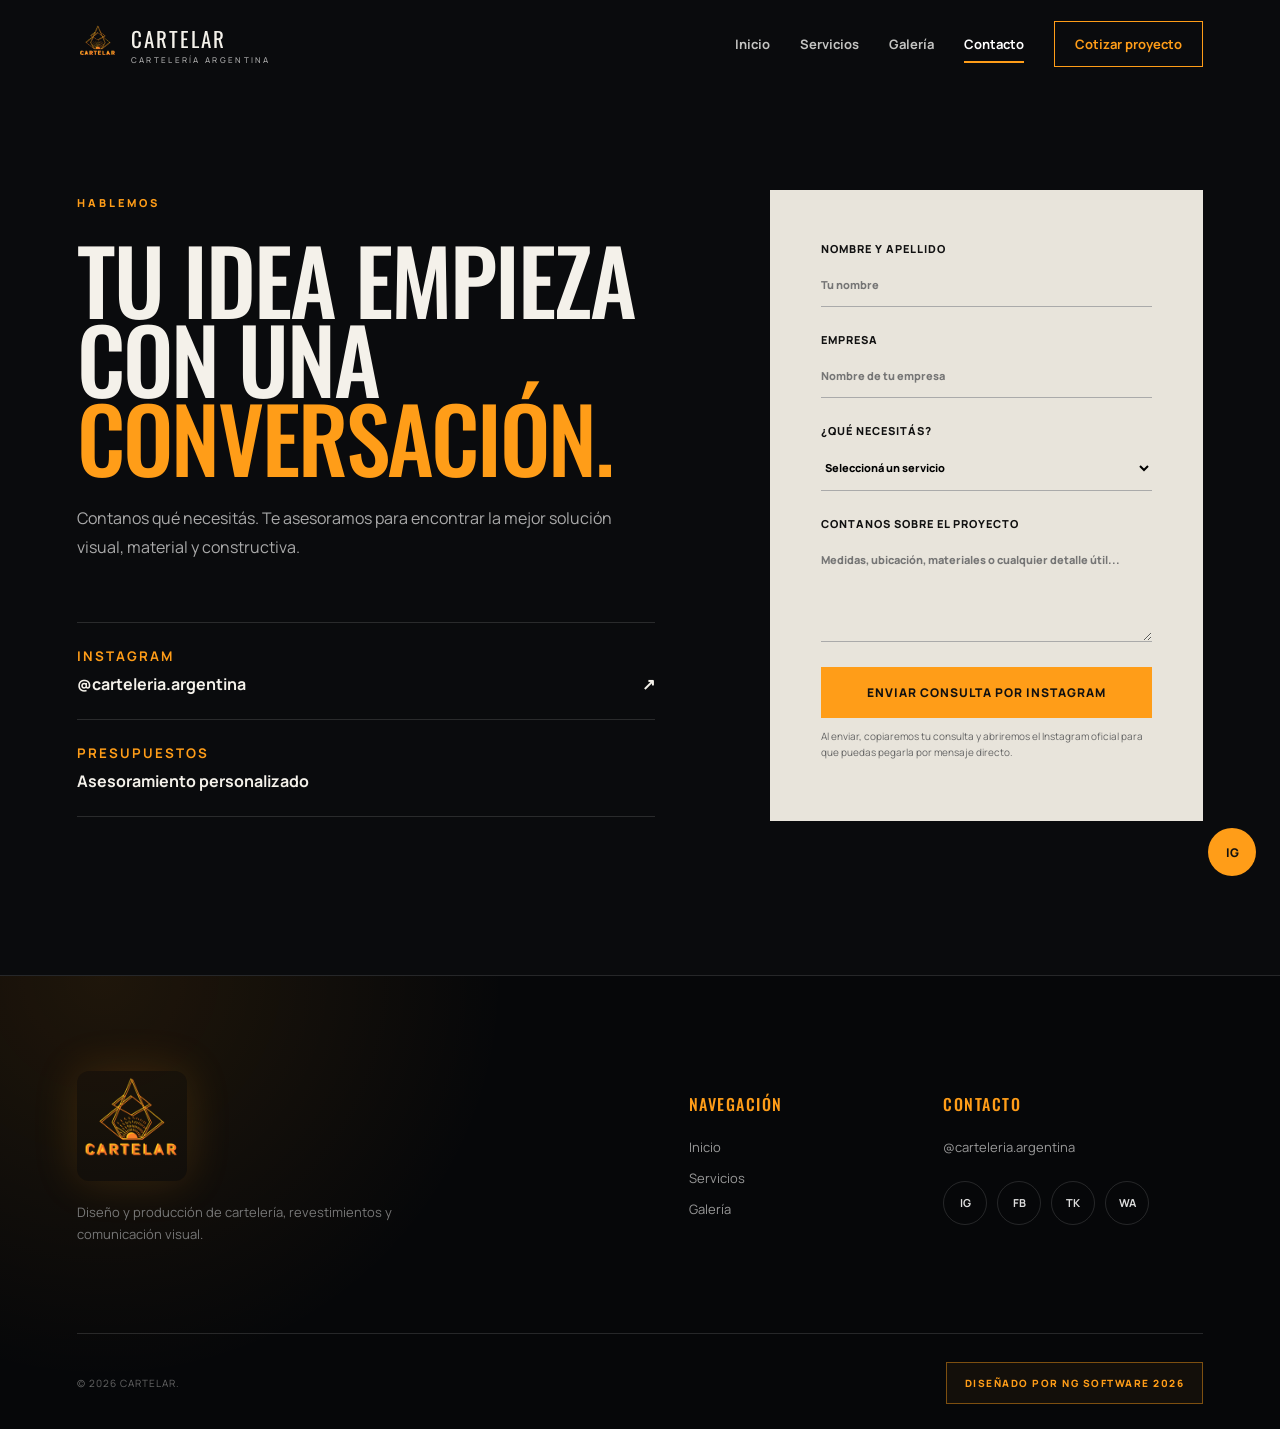
==== contacto.html @ c9a0443d "Add files via upload" ====
<!doctype html><html lang="es"><head><meta charset="UTF-8"><meta name="viewport" content="width=device-width,initial-scale=1"><title>Contacto | Cartelar</title><link rel="preconnect" href="https://fonts.googleapis.com"><link rel="preconnect" href="https://fonts.gstatic.com" crossorigin><link href="https://fonts.googleapis.com/css2?family=Manrope:wght@400;500;600;700;800&family=Oswald:wght@400;500;600&display=swap" rel="stylesheet"><link rel="stylesheet" href="css/styles.css"><script defer src="js/main.js"></script></head><body><div class="loader"><img src="assets/logo-cartelar.png" alt="Cartelar"><div class="loader-line"></div></div><header class="header"><a class="brand" href="index.html"><img src="assets/logo-cartelar.png" alt="Cartelar"><span>CARTELAR<small>Cartelería Argentina</small></span></a><button class="menu-btn" aria-label="Abrir menú"><i></i><i></i></button><nav><a href="index.html">Inicio</a><a href="servicios.html">Servicios</a><a href="galeria.html">Galería</a><a class="active" href="contacto.html">Contacto</a><a class="nav-cta" href="contacto.html">Cotizar proyecto</a></nav></header><main><section class="contact section"><div class="contact-copy"><span class="eyebrow">Hablemos</span><h1>Tu idea empieza<br>con una <em>conversación.</em></h1><p>Contanos qué necesitás. Te asesoramos para encontrar la mejor solución visual, material y constructiva.</p><div class="contact-links"><a href="https://www.instagram.com/carteleria.argentina/" target="_blank"><small>Instagram</small>@carteleria.argentina <b>↗</b></a><div><small>Presupuestos</small>Asesoramiento personalizado</div></div></div><form class="contact-form" id="contactForm"><label>Nombre y apellido<input name="nombre" required placeholder="Tu nombre"></label><label>Empresa<input name="empresa" placeholder="Nombre de tu empresa"></label><label>¿Qué necesitás?<select name="servicio" required><option value="">Seleccioná un servicio</option><option>Aluminio compuesto</option><option>Cartelería corpórea</option><option>Neón LED</option><option>Vinilos / ploteo</option><option>Interiores / mobiliario</option><option>Otro proyecto</option></select></label><label>Contanos sobre el proyecto<textarea name="mensaje" required rows="5" placeholder="Medidas, ubicación, materiales o cualquier detalle útil..."></textarea></label><button class="btn primary" type="submit">Enviar consulta por Instagram</button><p class="form-note">Al enviar, copiaremos tu consulta y abriremos el Instagram oficial para que puedas pegarla por mensaje directo.</p></form></section></main><footer><div class="footer-top"><div><img src="assets/logo-cartelar.png" alt="Cartelar"><p>Diseño y producción de cartelería, revestimientos y comunicación visual.</p></div><div><h4>Navegación</h4><a href="index.html">Inicio</a><a href="servicios.html">Servicios</a><a href="galeria.html">Galería</a></div><div><h4>Contacto</h4><a href="https://www.instagram.com/carteleria.argentina/" target="_blank">@carteleria.argentina</a></div></div><div class="footer-bottom"><span>© 2026 Cartelar.</span><a href="https://www.instagram.com/ng.software.arg/" target="_blank">Diseñado por NG Software 2026</a></div></footer><a class="float-contact" href="https://www.instagram.com/carteleria.argentina/" target="_blank">IG</a><button class="to-top">↑</button></body></html>
---- css/styles.css ----
:root{--bg:#0a0b0d;--panel:#111318;--text:#f4f1ea;--muted:#a8a8a5;--accent:#ff9d18;--accent2:#ff652f;--line:rgba(255,255,255,.13);--pad:clamp(22px,6vw,96px)}*{box-sizing:border-box}html{scroll-behavior:smooth}body{margin:0;background:var(--bg);color:var(--text);font-family:Manrope,Arial,sans-serif;overflow-x:hidden}body.menu-open{overflow:hidden}a{color:inherit;text-decoration:none}img{display:block;max-width:100%}button,input,textarea,select{font:inherit}.loader{position:fixed;z-index:9999;inset:0;background:#08090b;display:grid;place-items:center;transition:opacity .6s,visibility .6s}.loader.hide{opacity:0;visibility:hidden}.loader img{width:clamp(140px,22vw,280px);border-radius:12%;animation:loaderPulse 1.4s ease-in-out infinite}.loader-line{position:absolute;bottom:12%;width:140px;height:2px;background:#282828;overflow:hidden}.loader-line:after{content:"";display:block;width:50%;height:100%;background:var(--accent);animation:load 1s infinite}.header{height:88px;padding:0 var(--pad);display:flex;align-items:center;justify-content:space-between;position:fixed;z-index:100;top:0;width:100%;border-bottom:1px solid transparent;transition:.35s}.header.scrolled{height:72px;background:rgba(8,9,11,.9);backdrop-filter:blur(18px);border-color:var(--line)}.brand{display:flex;align-items:center;gap:12px;font-family:Oswald;font-size:21px;letter-spacing:2px}.brand img{width:42px;height:42px;object-fit:cover;border-radius:8px}.brand small{display:block;font:500 8px Manrope;letter-spacing:2.3px;color:#aaa;text-transform:uppercase}.header nav{display:flex;align-items:center;gap:30px;font-size:13px;font-weight:700}.header nav>a:not(.nav-cta){color:#c4c4c2;position:relative}.header nav>a.active,.header nav>a:hover{color:#fff}.header nav>a.active:after{content:"";position:absolute;left:0;right:0;bottom:-10px;height:2px;background:var(--accent)}.nav-cta{padding:13px 20px;border:1px solid var(--accent);color:var(--accent)}.menu-btn{display:none;background:none;border:0}.hero{height:100svh;min-height:690px;position:relative;display:grid;place-items:center;overflow:hidden}.hero-bg{position:absolute;inset:-6%;background:url('../assets/hero-carteleria.jpg') center/cover;filter:blur(5px);transform:scale(1.05);will-change:transform}.hero-shade{position:absolute;inset:0;background:radial-gradient(circle at center,rgba(4,5,7,.2),rgba(4,5,7,.85)),linear-gradient(90deg,rgba(4,5,7,.65),transparent 50%,rgba(4,5,7,.65))}.hero-center{position:relative;z-index:2;text-align:center;max-width:860px;padding:110px 24px 60px}.eyebrow,.section-tag{font-size:11px;text-transform:uppercase;letter-spacing:3px;font-weight:800;color:var(--accent)}.hero-logo{width:clamp(115px,14vw,180px);height:clamp(115px,14vw,180px);object-fit:cover;margin:24px auto 10px;border-radius:18%;box-shadow:0 0 80px rgba(255,157,24,.22);animation:logoReveal 1.1s .3s both}.hero h1,.page-hero h1,.contact h1{font:500 clamp(58px,8.5vw,126px)/.88 Oswald;text-transform:uppercase;letter-spacing:-2px;margin:10px 0 22px}.hero h1 em,.page-hero h1 em,.contact h1 em{font-style:normal;color:var(--accent)}.hero p{max-width:620px;margin:0 auto 30px;color:#d3d3d0;font-size:clamp(15px,1.4vw,18px);line-height:1.7}.hero-actions{display:flex;gap:12px;justify-content:center}.btn{display:inline-flex;justify-content:center;align-items:center;padding:16px 25px;border:1px solid transparent;cursor:pointer;font-weight:800;font-size:12px;letter-spacing:1px;text-transform:uppercase;transition:.3s}.btn.primary{background:var(--accent);color:#111}.btn.primary:hover{background:#ffb13b;transform:translateY(-3px)}.btn.ghost{border-color:rgba(255,255,255,.5)}.btn.ghost:hover{background:#fff;color:#111}.scroll-cue{position:absolute;z-index:2;right:var(--pad);bottom:32px;display:flex;align-items:center;gap:10px;font-size:9px;letter-spacing:2px;text-transform:uppercase}.scroll-cue i{height:55px;width:1px;background:linear-gradient(var(--accent) 50%,rgba(255,255,255,.2) 50%);background-size:100% 200%;animation:scroll 2s infinite}.section{padding:clamp(90px,12vw,170px) var(--pad)}.statement{background:#e8e4db;color:#111}.statement-grid{display:grid;grid-template-columns:1.35fr .65fr;gap:10vw;margin-top:45px;align-items:end}.statement h2,.section-head h2,.process h2,.cta h2{font:500 clamp(48px,7vw,102px)/.95 Oswald;text-transform:uppercase;margin:0}.statement h2 span,.process h2 span{color:var(--accent2)}.statement p,.section-head p{font-size:17px;line-height:1.7;color:#595a57}.text-link{display:inline-block;margin-top:20px;font-size:13px;font-weight:800;border-bottom:1px solid}.dark{background:#0b0c0f}.section-head{display:flex;justify-content:space-between;align-items:end;margin-bottom:55px}.section-head p{color:#999;max-width:350px}.project-grid{display:grid;grid-template-columns:1fr 1fr;gap:24px}.project-card{height:min(70vw,760px);position:relative;overflow:hidden;background:#111}.project-card:nth-child(2){margin-top:100px}.project-card img{width:100%;height:100%;object-fit:cover;transition:transform .8s}.project-card:after{content:"";position:absolute;inset:0;background:linear-gradient(transparent 45%,rgba(0,0,0,.85))}.project-card:hover img{transform:scale(1.045)}.project-card>div{position:absolute;z-index:2;bottom:35px;left:35px}.project-card small{color:var(--accent);text-transform:uppercase;letter-spacing:2px}.project-card h3{font:500 clamp(29px,4vw,55px) Oswald;text-transform:uppercase;margin:7px 0}.project-number{position:absolute;z-index:2;right:25px;top:25px;font:500 18px Oswald}.process{background:#e8e4db;color:#111}.process h2{margin:30px 0 70px}.steps{display:grid;grid-template-columns:repeat(4,1fr);border-top:1px solid #bbb}.steps article{padding:35px 28px;border-right:1px solid #bbb}.steps article:last-child{border:0}.steps b{color:var(--accent2);font:500 20px Oswald}.steps h3{font:500 25px Oswald;text-transform:uppercase;margin:50px 0 15px}.steps p{font-size:13px;line-height:1.7;color:#555}.parallax-band{min-height:80vh;position:relative;display:grid;place-items:center;text-align:center;overflow:hidden}.parallax-band-bg{position:absolute;inset:-15%;background:url('../assets/proyecto-carteleria.png') center/cover fixed;filter:brightness(.25)}.parallax-band>div:last-child{position:relative}.parallax-band h2{font:500 clamp(58px,9vw,130px)/.9 Oswald;text-transform:uppercase;margin:18px 0 35px}.page-hero{min-height:72vh;padding:180px var(--pad) 90px;display:flex;flex-direction:column;justify-content:end;background:radial-gradient(circle at 80% 10%,rgba(255,157,24,.15),transparent 33%)}.page-hero h1{font-size:clamp(60px,8vw,112px);margin:25px 0}.page-hero p{color:var(--muted);max-width:580px;line-height:1.8}.services{padding-top:40px}.service-wide{display:grid;grid-template-columns:.8fr 1.2fr;min-height:620px;background:#e8e4db;color:#111}.service-wide>div{padding:clamp(35px,6vw,80px);align-self:center}.service-wide span,.service-card span{color:var(--accent2);font:600 16px Oswald}.service-wide h2{font:500 clamp(45px,5vw,72px)/1 Oswald;text-transform:uppercase}.service-wide p{line-height:1.8;color:#555}.service-wide li{margin:10px 0}.service-wide img{width:100%;height:100%;object-fit:cover}.service-cards{display:grid;grid-template-columns:repeat(2,1fr);gap:1px;background:var(--line);margin-top:1px}.service-card{min-height:370px;background:var(--panel);padding:55px;position:relative;overflow:hidden}.service-card h3{font:500 clamp(30px,4vw,50px) Oswald;text-transform:uppercase;margin:50px 0 15px}.service-card p{color:#aaa;line-height:1.7;max-width:520px}.service-card.image{padding:0;display:flex;align-items:end}.service-card.image img{position:absolute;inset:0;width:100%;height:100%;object-fit:cover;filter:brightness(.48);transition:.6s}.service-card.image:hover img{transform:scale(1.04);filter:brightness(.35)}.service-card.image>div{position:relative;padding:45px}.cta{text-align:center;background:linear-gradient(135deg,#191309,#0b0c0f)}.cta h2{margin:25px 0 40px}.gallery{padding-top:20px;display:grid;grid-template-columns:.8fr 1.2fr;gap:24px;align-items:center}.gallery-item{border:0;padding:0;background:none;color:white;text-align:left;position:relative;overflow:hidden;cursor:zoom-in}.gallery-item.tall{height:760px}.gallery-item.wide{height:560px}.gallery-item img{height:100%;width:100%;object-fit:cover;transition:.7s}.gallery-item:hover img{transform:scale(1.04)}.gallery-item:after{content:"";position:absolute;inset:0;background:linear-gradient(transparent 60%,rgba(0,0,0,.8))}.gallery-item span{position:absolute;z-index:2;left:35px;bottom:30px;font:500 30px Oswald;text-transform:uppercase}.gallery-item small{display:block;color:var(--accent);font:700 10px Manrope;letter-spacing:2px;margin-bottom:5px}.lightbox{position:fixed;z-index:500;inset:0;background:rgba(0,0,0,.94);display:none;place-items:center;padding:50px}.lightbox.open{display:grid}.lightbox img{max-height:88vh;max-width:92vw}.lightbox button{position:absolute;right:25px;top:15px;color:white;border:0;background:none;font-size:50px;cursor:pointer}.contact{padding-top:190px;min-height:100vh;display:grid;grid-template-columns:1fr .75fr;gap:9vw}.contact h1{font-size:clamp(55px,7vw,100px);margin:28px 0}.contact-copy>p{color:#aaa;line-height:1.8;max-width:560px}.contact-links{margin-top:60px;border-top:1px solid var(--line)}.contact-links a,.contact-links>div{padding:24px 0;border-bottom:1px solid var(--line);display:block;font-weight:700}.contact-links small{display:block;color:var(--accent);text-transform:uppercase;letter-spacing:2px;margin-bottom:8px}.contact-links b{float:right}.contact-form{background:#e8e4db;color:#111;padding:clamp(28px,4vw,60px);align-self:center}.contact-form label{display:block;margin-bottom:25px;font-size:11px;text-transform:uppercase;letter-spacing:1px;font-weight:800}.contact-form input,.contact-form textarea,.contact-form select{display:block;width:100%;padding:14px 0;border:0;border-bottom:1px solid #aaa;background:transparent;outline:none;margin-top:7px;text-transform:none;letter-spacing:0}.contact-form input:focus,.contact-form textarea:focus,.contact-form select:focus{border-color:var(--accent2)}.contact-form .btn{width:100%}.form-note{font-size:10px;line-height:1.6;color:#666}footer{padding:75px var(--pad) 25px;background:#07080a;border-top:1px solid var(--line)}.footer-top{display:grid;grid-template-columns:1.7fr .6fr .8fr;gap:60px;padding-bottom:65px}.footer-top>div:first-child img{width:80px;height:80px;object-fit:cover;border-radius:12px;margin-bottom:20px}.footer-top p{color:#777;max-width:340px;line-height:1.7;font-size:13px}.footer-top h4{font:500 16px Oswald;text-transform:uppercase;color:var(--accent)}.footer-top a{display:block;color:#999;font-size:13px;margin:13px 0}.footer-top a:hover{color:white}.footer-bottom{border-top:1px solid var(--line);padding-top:22px;display:flex;justify-content:space-between;color:#666;font-size:10px;text-transform:uppercase;letter-spacing:1px}.footer-bottom a:hover{color:var(--accent)}.float-contact,.to-top{position:fixed;z-index:80;bottom:24px;width:48px;height:48px;display:grid;place-items:center;border-radius:50%;border:0;font-size:12px;font-weight:800}.float-contact{right:24px;background:var(--accent);color:#111}.to-top{right:82px;background:#222;color:white;opacity:0;transform:translateY(10px);transition:.3s;cursor:pointer}.to-top.show{opacity:1;transform:none}.reveal{opacity:0;transform:translateY(35px);transition:opacity .8s,transform .8s}.reveal.visible{opacity:1;transform:none}@keyframes loaderPulse{50%{transform:scale(1.04);filter:brightness(1.2)}}@keyframes load{from{transform:translateX(-100%)}to{transform:translateX(200%)}}@keyframes logoReveal{from{opacity:0;transform:scale(.72);filter:blur(12px)}to{opacity:1;transform:scale(1);filter:blur(0)}}@keyframes scroll{to{background-position:0 -200%}}
@media(max-width:900px){.header{height:72px}.brand span{display:none}.menu-btn{display:block;width:38px;height:38px;position:relative;z-index:3}.menu-btn i{display:block;width:24px;height:2px;background:#fff;margin:7px;transition:.3s}.menu-open .menu-btn i:first-child{transform:translateY(4.5px) rotate(45deg)}.menu-open .menu-btn i:last-child{transform:translateY(-4.5px) rotate(-45deg)}.header nav{position:fixed;inset:0;background:#0a0b0d;display:flex;flex-direction:column;justify-content:center;gap:30px;transform:translateX(100%);transition:.45s;font:500 38px Oswald;text-transform:uppercase}.menu-open .header nav{transform:none}.header nav>a.active:after{bottom:-3px}.nav-cta{font:800 12px Manrope}.statement-grid,.service-wide,.contact{grid-template-columns:1fr}.statement-grid{gap:40px}.project-card:nth-child(2){margin-top:50px}.section-head{display:block}.section-head p{margin-top:30px}.steps{grid-template-columns:1fr 1fr}.service-wide img{height:520px}.gallery{grid-template-columns:1fr}.gallery-item.tall,.gallery-item.wide{height:70vw;min-height:430px}.contact{gap:70px}.footer-top{grid-template-columns:1fr 1fr}.footer-top>div:first-child{grid-column:1/-1}}
@media(max-width:600px){.hero{min-height:720px}.hero-center{padding-top:100px}.hero-logo{width:105px;height:105px}.hero h1{font-size:53px}.hero-actions{flex-direction:column;align-items:stretch}.scroll-cue{display:none}.statement-grid{display:block}.statement-grid>div{margin-top:35px}.project-grid{grid-template-columns:1fr}.project-card{height:125vw;max-height:640px}.project-card:nth-child(2){margin-top:0}.steps,.service-cards{grid-template-columns:1fr}.steps article{border-right:0;border-bottom:1px solid #bbb}.service-wide img{height:105vw;max-height:500px}.service-card{padding:35px;min-height:330px}.service-card.image>div{padding:35px}.parallax-band-bg{background-attachment:scroll}.page-hero{min-height:68vh}.gallery-item.tall,.gallery-item.wide{height:120vw}.contact{padding-top:130px}.footer-top{grid-template-columns:1fr}.footer-top>div:first-child{grid-column:auto}.footer-bottom{display:block}.footer-bottom a{display:block;margin-top:12px}}
@media(prefers-reduced-motion:reduce){*{scroll-behavior:auto!important;animation:none!important;transition:none!important}.reveal{opacity:1;transform:none}}

/* Refinamiento visual v2 */
.brand-index{gap:0}.hero-minimal .hero-center{display:flex;flex-direction:column;align-items:center;gap:42px}.hero-minimal .hero-logo{width:clamp(230px,32vw,470px);height:clamp(230px,32vw,470px);margin:0;filter:drop-shadow(0 0 42px rgba(255,157,24,.32));animation:heroMark 1.25s cubic-bezier(.2,.8,.2,1) both}.hero-minimal .hero-actions{width:min(470px,90vw)}.hero-minimal .btn{flex:1}.hero-minimal .hero-shade{background:radial-gradient(circle at center,rgba(6,7,9,.12),rgba(4,5,7,.9)),linear-gradient(90deg,rgba(4,5,7,.7),transparent 50%,rgba(4,5,7,.7))}
.service-card:not(.image){padding:0;display:flex;align-items:end;isolation:isolate}.service-card:not(.image):before{content:"";position:absolute;inset:0;background:center/cover;filter:brightness(.38);z-index:-2;transition:transform .7s,filter .7s}.service-card:not(.image):after{content:"";position:absolute;inset:0;background:linear-gradient(transparent 25%,rgba(5,6,8,.9));z-index:-1}.service-card:not(.image):hover:before{transform:scale(1.055);filter:brightness(.28)}.service-card:not(.image)>span,.service-card:not(.image)>h3,.service-card:not(.image)>p{position:absolute;left:45px;right:35px}.service-card:not(.image)>span{top:42px}.service-card:not(.image)>h3{bottom:82px;margin:0}.service-card:not(.image)>p{bottom:24px;margin:0}.service-card:nth-child(1):before{background-image:url('../assets/servicio-neon.jpg')}.service-card:nth-child(3):before{background-image:url('../assets/servicio-ploteo.jpg')}.service-card:nth-child(6):before{background-image:url('../assets/servicio-interiores.jpg')}.service-card:nth-child(7):before{background-image:url('../assets/hero-carteleria.jpg')}
.process{position:relative;overflow:hidden;background:radial-gradient(circle at 84% 8%,rgba(255,101,47,.16),transparent 28%),#e8e4db}.process:before{content:"03";position:absolute;right:-1vw;top:-6vw;font:600 clamp(220px,30vw,510px)/1 Oswald;color:rgba(10,10,10,.035);pointer-events:none}.process h2{position:relative;text-shadow:0 1px 0 #fff}.steps{position:relative;border:0;gap:16px}.steps:before{content:"";position:absolute;left:4%;right:4%;top:27px;height:2px;background:linear-gradient(90deg,var(--accent2),var(--accent),var(--accent2));box-shadow:0 0 22px rgba(255,101,47,.38)}.steps article{position:relative;background:rgba(255,255,255,.45);border:1px solid rgba(0,0,0,.11)!important;padding:46px 28px 32px;min-height:255px;transition:transform .35s,background .35s,box-shadow .35s}.steps article:hover{transform:translateY(-12px);background:#fff;box-shadow:0 25px 55px rgba(0,0,0,.12)}.steps b{position:absolute;top:8px;left:24px;background:var(--accent2);color:white;width:38px;height:38px;border-radius:50%;display:grid;place-items:center;box-shadow:0 0 0 7px #e8e4db}.steps h3{margin:70px 0 15px;font-size:30px}.steps p{font-size:14px}.steps article:after{content:"";position:absolute;left:28px;bottom:0;width:0;height:4px;background:var(--accent2);transition:width .4s}.steps article:hover:after{width:calc(100% - 56px)}
footer{position:relative;background:radial-gradient(circle at 8% 0,rgba(255,157,24,.1),transparent 32%),#060709;padding-top:95px}.footer-top{padding-bottom:75px}.footer-top>div:first-child img{width:110px;height:110px;box-shadow:0 0 45px rgba(255,157,24,.16)}.footer-top h4{letter-spacing:1.5px}.socials{display:flex;gap:10px;margin-top:25px}.socials a{width:44px;height:44px;border:1px solid var(--line);border-radius:50%;display:grid!important;place-items:center!important;margin:0!important;color:#ddd!important;font:700 11px Manrope;transition:.3s}.socials a:hover{border-color:var(--accent);background:var(--accent);color:#111!important;transform:translateY(-4px)}.footer-bottom{align-items:center;padding-top:28px}.footer-bottom a{padding:13px 18px;border:1px solid rgba(255,157,24,.45);color:var(--accent);font-weight:800;letter-spacing:1.5px;background:rgba(255,157,24,.05);transition:.3s}.footer-bottom a:hover{background:var(--accent);color:#111;box-shadow:0 0 30px rgba(255,157,24,.2)}
@keyframes heroMark{0%{opacity:0;transform:scale(.68);filter:blur(18px) drop-shadow(0 0 0 transparent)}60%{opacity:1;transform:scale(1.045);filter:blur(0) drop-shadow(0 0 65px rgba(255,157,24,.52))}100%{transform:scale(1);filter:blur(0) drop-shadow(0 0 42px rgba(255,157,24,.32))}}
@media(max-width:900px){.steps:before{display:none}.service-card:not(.image)>span,.service-card:not(.image)>h3,.service-card:not(.image)>p{left:35px}.hero-minimal .hero-center{gap:32px}}
@media(max-width:600px){.hero-minimal .hero-logo{width:245px;height:245px}.hero-minimal .hero-actions{width:100%}.footer-bottom a{display:inline-block}.steps article{min-height:235px}}

/* Servicios editoriales alternados */
.services{overflow:hidden}.service-wide{position:relative;isolation:isolate;grid-template-columns:1fr 1fr;min-height:570px;background:#101216;color:var(--text);margin-bottom:28px}.service-wide>div{grid-column:2;padding:clamp(40px,6vw,90px);z-index:2;background:linear-gradient(100deg,rgba(16,18,22,.92),#101216 35%)}.service-wide>img{opacity:0;grid-column:1;grid-row:1}.service-wide:after{content:"";position:absolute;inset:0 50% 0 0;background:url('https://fiduciaryglass.com/wp-content/uploads/2025/04/ACP-panel.jpg') center/cover;z-index:-1;transition:transform .8s}.service-wide:hover:after{transform:scale(1.035)}.service-wide p{color:#aaa}.service-wide li{color:#ddd}.service-wide.reveal{transform:translateX(-120px)}.service-wide.reveal.visible{transform:none}
.service-cards{display:block;background:none;margin:0}.service-card,.service-card.image,.service-card:not(.image){min-height:520px;margin:28px 0;padding:0;display:grid;grid-template-columns:1fr 1fr;align-items:stretch;background:#101216;isolation:isolate;overflow:hidden}.service-card>img{display:none}.service-card:before,.service-card:not(.image):before{content:"";position:absolute;top:0;bottom:0;width:50%;height:auto;filter:brightness(.7) saturate(.82);background-position:center;background-size:cover;transition:transform .9s,filter .6s;z-index:-1}.service-card:nth-child(odd):before{left:0;right:auto}.service-card:nth-child(even):before{right:0;left:auto}.service-card:after,.service-card:not(.image):after{content:"";position:absolute;inset:0;z-index:-1;background:linear-gradient(90deg,transparent 38%,#101216 51%)}.service-card:nth-child(even):after{background:linear-gradient(90deg,#101216 49%,transparent 62%)}.service-card:hover:before,.service-card:not(.image):hover:before{transform:scale(1.045);filter:brightness(.86) saturate(1)}.service-card>div,.service-card.image>div{position:relative;padding:clamp(40px,6vw,90px);align-self:center;z-index:2}.service-card:nth-child(odd)>div{grid-column:2}.service-card:nth-child(even)>div{grid-column:1}.service-card:not(.image)>span,.service-card:not(.image)>h3,.service-card:not(.image)>p{position:relative;left:auto;right:auto;top:auto;bottom:auto;grid-column:2;margin-left:clamp(40px,6vw,90px);margin-right:clamp(40px,6vw,90px);z-index:2}.service-card:not(.image)>span{align-self:end;margin-bottom:0}.service-card:not(.image)>h3{align-self:center;margin-top:25px;margin-bottom:12px}.service-card:not(.image)>p{align-self:start;margin-top:-135px}.service-card:not(.image):nth-child(even)>span,.service-card:not(.image):nth-child(even)>h3,.service-card:not(.image):nth-child(even)>p{grid-column:1}.service-card h3{font-size:clamp(38px,5vw,68px);line-height:1;margin:28px 0 18px}.service-card p{font-size:15px;max-width:510px}.service-card:nth-child(1):before{background-image:url('https://s.alicdn.com/%40sc04/kf/H0152748d0bdf477ead4648ebc9d617f4l/Storefront-Display-Illuminated-Advertising-Led-Channel-Sign-Letter-Outdoor-Electric-Alphabet-Letters-Sign-3D-Acrylic-Led-Letters.jpg')}.service-card:nth-child(2):before{background-image:url('https://images.pexels.com/photos/13826032/pexels-photo-13826032.jpeg?cs=srgb&fm=jpg&w=1800')}.service-card:nth-child(3):before{background-image:url('https://s.alicdn.com/%40sc04/kf/H4185050041374f64b266a1941c58e3bdf/Door-Window-Vinyl-Decoration-Stickers-Personalized-Multi-Style-Shop-Store-Front-Logo-Removable-Waterproof-Anti-Uv-Eco-Friendly.jpg')}.service-card:nth-child(4):before{background-image:url('https://www.sunlitest.com/wp-content/uploads/2015/06/JCCC-Greenwall2-1.jpg')}.service-card:nth-child(5):before{background-image:url('https://img1.wsimg.com/isteam/ip/d103bdb5-52c9-49dd-b3bf-c4c8b8a4b366/2.jpg')}.service-card:nth-child(6):before{background-image:url('https://a.1stdibscdn.com/tree-bench-for-sale-picture-7/f_103042/f_452933921748946088468/tree_bench_6_master.jpg?width=1600')}.service-card:nth-child(7):before{background-image:url('https://signexample.com/wp-content/uploads/2020/05/exterior-signs-backlit-vinyl-awnings-sign-example.jpg')}.service-card.reveal:nth-child(odd){transform:translateX(-130px)}.service-card.reveal:nth-child(even){transform:translateX(130px)}.service-card.reveal.visible{transform:none}.service-card:nth-child(odd){margin-right:6vw}.service-card:nth-child(even){margin-left:6vw}
.hero-minimal .hero-center{isolation:isolate}.hero-minimal .hero-center:before{content:"";position:absolute;width:min(540px,80vw);height:min(440px,65vw);top:45%;left:50%;transform:translate(-50%,-50%);background:rgba(0,0,0,.82);filter:blur(52px);border-radius:50%;z-index:-1;animation:darkHalo 1.4s both}.hero-minimal .hero-logo{position:relative;z-index:1}
.statement .reveal:nth-child(odd),.section-head.reveal,.process>.section-tag.reveal,.process>h2.reveal{transform:translateX(-110px)}.statement .reveal:nth-child(even),.featured .project-card.reveal:nth-child(even),.steps article.reveal:nth-child(even){transform:translateX(110px)}.featured .project-card.reveal:nth-child(odd),.steps article.reveal:nth-child(odd){transform:translateX(-110px)}.statement .reveal.visible,.section-head.reveal.visible,.featured .project-card.reveal.visible,.process>.reveal.visible,.steps article.reveal.visible{transform:none}
@keyframes darkHalo{from{opacity:0;transform:translate(-50%,-50%) scale(.55)}to{opacity:1;transform:translate(-50%,-50%) scale(1)}}
@media(max-width:760px){.service-wide{display:block;min-height:auto;padding-top:70vw}.service-wide:after{inset:0 0 auto;height:70vw}.service-wide>div{padding:38px}.service-card,.service-card.image,.service-card:not(.image){display:block;min-height:auto;padding-top:72vw;margin:22px 0!important}.service-card:before,.service-card:not(.image):before{left:0!important;right:0!important;top:0;width:100%;height:72vw}.service-card:after,.service-card:nth-child(even):after,.service-card:not(.image):after{background:linear-gradient(transparent 44%,#101216 68%)}.service-card>div,.service-card.image>div{padding:38px}.service-card:not(.image)>span,.service-card:not(.image)>h3,.service-card:not(.image)>p{display:block;margin-left:38px;margin-right:38px}.service-card:not(.image)>span{margin-top:38px}.service-card:not(.image)>h3{margin-top:28px}.service-card:not(.image)>p{margin-top:0;margin-bottom:38px}.service-card.reveal:nth-child(odd),.service-card.reveal:nth-child(even),.service-wide.reveal{transform:translateX(70px)}.service-card.reveal.visible,.service-wide.reveal.visible{transform:none}}
.service-card:not(.image){display:flex!important;flex-direction:column;justify-content:center;align-items:flex-start}.service-card:not(.image):nth-child(odd){padding:55px 6vw 55px calc(50% + 6vw)}.service-card:not(.image):nth-child(even){padding:55px calc(50% + 6vw) 55px 6vw}.service-card:not(.image)>span,.service-card:not(.image)>h3,.service-card:not(.image)>p{position:relative!important;inset:auto!important;display:block!important;grid-column:auto!important;margin-left:0!important;margin-right:0!important}.service-card:not(.image)>span{margin:0 0 28px!important}.service-card:not(.image)>h3{margin:0 0 18px!important}.service-card:not(.image)>p{margin:0!important}
@media(max-width:760px){.service-card:not(.image){padding:calc(72vw + 38px) 38px 42px!important;display:block!important}.service-card:not(.image)>span{margin-bottom:28px!important}.service-card:not(.image)>h3{margin-bottom:18px!important}}
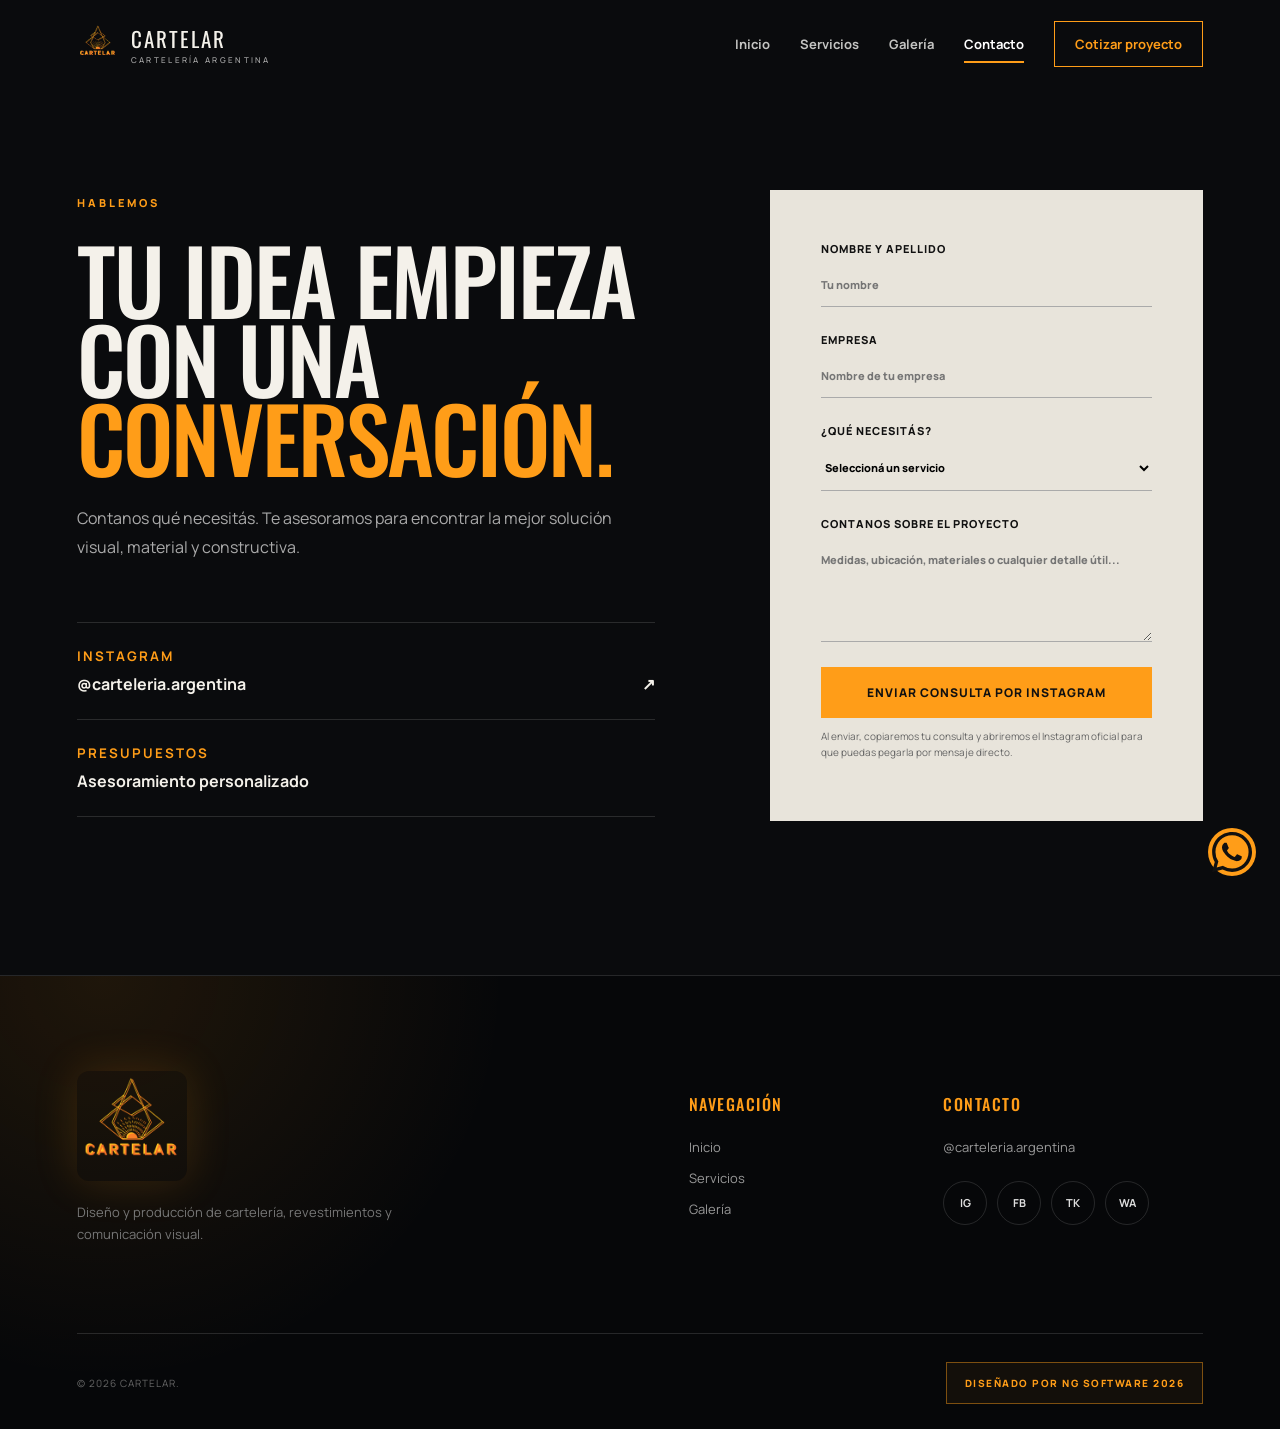
==== commit 4a34dcfb: "Add files via upload" ====
--- a/contacto.html
+++ b/contacto.html
@@ -1 +1,78 @@
-<!doctype html><html lang="es"><head><meta charset="UTF-8"><meta name="viewport" content="width=device-width,initial-scale=1"><title>Contacto | Cartelar</title><link rel="preconnect" href="https://fonts.googleapis.com"><link rel="preconnect" href="https://fonts.gstatic.com" crossorigin><link href="https://fonts.googleapis.com/css2?family=Manrope:wght@400;500;600;700;800&family=Oswald:wght@400;500;600&display=swap" rel="stylesheet"><link rel="stylesheet" href="css/styles.css"><script defer src="js/main.js"></script></head><body><div class="loader"><img src="assets/logo-cartelar.png" alt="Cartelar"><div class="loader-line"></div></div><header class="header"><a class="brand" href="index.html"><img src="assets/logo-cartelar.png" alt="Cartelar"><span>CARTELAR<small>Cartelería Argentina</small></span></a><button class="menu-btn" aria-label="Abrir menú"><i></i><i></i></button><nav><a href="index.html">Inicio</a><a href="servicios.html">Servicios</a><a href="galeria.html">Galería</a><a class="active" href="contacto.html">Contacto</a><a class="nav-cta" href="contacto.html">Cotizar proyecto</a></nav></header><main><section class="contact section"><div class="contact-copy"><span class="eyebrow">Hablemos</span><h1>Tu idea empieza<br>con una <em>conversación.</em></h1><p>Contanos qué necesitás. Te asesoramos para encontrar la mejor solución visual, material y constructiva.</p><div class="contact-links"><a href="https://www.instagram.com/carteleria.argentina/" target="_blank"><small>Instagram</small>@carteleria.argentina <b>↗</b></a><div><small>Presupuestos</small>Asesoramiento personalizado</div></div></div><form class="contact-form" id="contactForm"><label>Nombre y apellido<input name="nombre" required placeholder="Tu nombre"></label><label>Empresa<input name="empresa" placeholder="Nombre de tu empresa"></label><label>¿Qué necesitás?<select name="servicio" required><option value="">Seleccioná un servicio</option><option>Aluminio compuesto</option><option>Cartelería corpórea</option><option>Neón LED</option><option>Vinilos / ploteo</option><option>Interiores / mobiliario</option><option>Otro proyecto</option></select></label><label>Contanos sobre el proyecto<textarea name="mensaje" required rows="5" placeholder="Medidas, ubicación, materiales o cualquier detalle útil..."></textarea></label><button class="btn primary" type="submit">Enviar consulta por Instagram</button><p class="form-note">Al enviar, copiaremos tu consulta y abriremos el Instagram oficial para que puedas pegarla por mensaje directo.</p></form></section></main><footer><div class="footer-top"><div><img src="assets/logo-cartelar.png" alt="Cartelar"><p>Diseño y producción de cartelería, revestimientos y comunicación visual.</p></div><div><h4>Navegación</h4><a href="index.html">Inicio</a><a href="servicios.html">Servicios</a><a href="galeria.html">Galería</a></div><div><h4>Contacto</h4><a href="https://www.instagram.com/carteleria.argentina/" target="_blank">@carteleria.argentina</a></div></div><div class="footer-bottom"><span>© 2026 Cartelar.</span><a href="https://www.instagram.com/ng.software.arg/" target="_blank">Diseñado por NG Software 2026</a></div></footer><a class="float-contact" href="https://www.instagram.com/carteleria.argentina/" target="_blank">IG</a><button class="to-top">↑</button></body></html>
+<!doctype html>
+<html lang="es">
+
+<head>
+    <meta charset="UTF-8">
+    <meta name="viewport" content="width=device-width,initial-scale=1">
+    <title>Contacto | Cartelar</title>
+    <link rel="preconnect" href="https://fonts.googleapis.com">
+    <link rel="preconnect" href="https://fonts.gstatic.com" crossorigin>
+    <link
+        href="https://fonts.googleapis.com/css2?family=Manrope:wght@400;500;600;700;800&family=Oswald:wght@400;500;600&display=swap"
+        rel="stylesheet">
+    <link rel="stylesheet" href="css/styles.css">
+    <script defer src="js/main.js"></script>
+</head>
+
+<body>
+    <div class="loader"><img src="assets/logo-cartelar.png" alt="Cartelar">
+        <div class="loader-line"></div>
+    </div>
+    <header class="header"><a class="brand" href="index.html"><img src="assets/logo-cartelar.png"
+                alt="Cartelar"><span>CARTELAR<small>Cartelería Argentina</small></span></a><button class="menu-btn"
+            aria-label="Abrir menú"><i></i><i></i></button>
+        <nav><a href="index.html">Inicio</a><a href="servicios.html">Servicios</a><a href="galeria.html">Galería</a><a
+                class="active" href="contacto.html">Contacto</a><a class="nav-cta" href="contacto.html">Cotizar
+                proyecto</a></nav>
+    </header>
+    <main>
+        <section class="contact section">
+            <div class="contact-copy"><span class="eyebrow">Hablemos</span>
+                <h1>Tu idea empieza<br>con una <em>conversación.</em></h1>
+                <p>Contanos qué necesitás. Te asesoramos para encontrar la mejor solución visual, material y
+                    constructiva.</p>
+                <div class="contact-links"><a href="https://www.instagram.com/carteleria.argentina/"
+                        target="_blank"><small>Instagram</small>@carteleria.argentina <b>↗</b></a>
+                    <div><small>Presupuestos</small>Asesoramiento personalizado</div>
+                </div>
+            </div>
+            <form class="contact-form" id="contactForm"><label>Nombre y apellido<input name="nombre" required
+                        placeholder="Tu nombre"></label><label>Empresa<input name="empresa"
+                        placeholder="Nombre de tu empresa"></label><label>¿Qué necesitás?<select name="servicio"
+                        required>
+                        <option value="">Seleccioná un servicio</option>
+                        <option>Aluminio compuesto</option>
+                        <option>Cartelería corpórea</option>
+                        <option>Neón LED</option>
+                        <option>Vinilos / ploteo</option>
+                        <option>Interiores / mobiliario</option>
+                        <option>Otro proyecto</option>
+                    </select></label><label>Contanos sobre el proyecto<textarea name="mensaje" required rows="5"
+                        placeholder="Medidas, ubicación, materiales o cualquier detalle útil..."></textarea></label><button
+                    class="btn primary" type="submit">Enviar consulta por Instagram</button>
+                <p class="form-note">Al enviar, copiaremos tu consulta y abriremos el Instagram oficial para que puedas
+                    pegarla por mensaje directo.</p>
+            </form>
+        </section>
+    </main>
+    <footer>
+        <div class="footer-top">
+            <div><img src="assets/logo-cartelar.png" alt="Cartelar">
+                <p>Diseño y producción de cartelería, revestimientos y comunicación visual.</p>
+            </div>
+            <div>
+                <h4>Navegación</h4><a href="index.html">Inicio</a><a href="servicios.html">Servicios</a><a
+                    href="galeria.html">Galería</a>
+            </div>
+            <div>
+                <h4>Contacto</h4><a href="https://www.instagram.com/carteleria.argentina/"
+                    target="_blank">@carteleria.argentina</a>
+            </div>
+        </div>
+        <div class="footer-bottom"><span>© 2026 Cartelar.</span><a href="https://www.instagram.com/ng.software.arg/"
+                target="_blank">Diseñado por NG Software 2026</a></div>
+    </footer><a class="float-contact" href="#" target="_blank" rel="noopener"
+        aria-label="Escribinos por WhatsApp"><svg viewBox="0 0 24 24" fill="currentColor" aria-hidden="true"><path d="M12.03 2C6.53 2 2.06 6.47 2.06 11.97c0 1.76.46 3.48 1.33 5l-1.42 5.18 5.3-1.39a9.94 9.94 0 0 0 4.76 1.21h.01c5.5 0 9.97-4.47 9.97-9.97 0-2.66-1.04-5.17-2.92-7.05A9.9 9.9 0 0 0 12.03 2Zm0 18.24h-.01a8.27 8.27 0 0 1-4.21-1.15l-.3-.18-3.15.82.84-3.07-.2-.32a8.26 8.26 0 0 1-1.27-4.4c0-4.56 3.71-8.28 8.28-8.28a8.24 8.24 0 0 1 5.86 2.43 8.23 8.23 0 0 1 2.42 5.86c0 4.57-3.71 8.29-8.26 8.29Zm4.53-6.2c-.25-.12-1.47-.72-1.7-.81-.23-.08-.4-.12-.56.13-.17.24-.65.81-.79.98-.15.16-.29.19-.54.06-.25-.12-1.05-.39-2-1.23-.74-.66-1.24-1.47-1.38-1.72-.15-.25-.02-.38.11-.51.11-.11.25-.29.37-.44.12-.14.16-.24.25-.4.08-.17.04-.31-.02-.44-.06-.12-.56-1.34-.77-1.84-.2-.48-.4-.42-.56-.43h-.48c-.16 0-.42.06-.64.31-.22.24-.85.83-.85 2.03 0 1.2.87 2.36.99 2.52.12.16 1.71 2.62 4.16 3.67.58.25 1.03.4 1.39.51.58.19 1.11.16 1.53.1.47-.07 1.44-.59 1.64-1.16.2-.57.2-1.05.14-1.16-.06-.1-.22-.16-.47-.28Z"/></svg></a><button class="to-top">↑</button>
+</body>
+
+</html>
--- a/css/styles.css
+++ b/css/styles.css
@@ -1,23 +1,2109 @@
-:root{--bg:#0a0b0d;--panel:#111318;--text:#f4f1ea;--muted:#a8a8a5;--accent:#ff9d18;--accent2:#ff652f;--line:rgba(255,255,255,.13);--pad:clamp(22px,6vw,96px)}*{box-sizing:border-box}html{scroll-behavior:smooth}body{margin:0;background:var(--bg);color:var(--text);font-family:Manrope,Arial,sans-serif;overflow-x:hidden}body.menu-open{overflow:hidden}a{color:inherit;text-decoration:none}img{display:block;max-width:100%}button,input,textarea,select{font:inherit}.loader{position:fixed;z-index:9999;inset:0;background:#08090b;display:grid;place-items:center;transition:opacity .6s,visibility .6s}.loader.hide{opacity:0;visibility:hidden}.loader img{width:clamp(140px,22vw,280px);border-radius:12%;animation:loaderPulse 1.4s ease-in-out infinite}.loader-line{position:absolute;bottom:12%;width:140px;height:2px;background:#282828;overflow:hidden}.loader-line:after{content:"";display:block;width:50%;height:100%;background:var(--accent);animation:load 1s infinite}.header{height:88px;padding:0 var(--pad);display:flex;align-items:center;justify-content:space-between;position:fixed;z-index:100;top:0;width:100%;border-bottom:1px solid transparent;transition:.35s}.header.scrolled{height:72px;background:rgba(8,9,11,.9);backdrop-filter:blur(18px);border-color:var(--line)}.brand{display:flex;align-items:center;gap:12px;font-family:Oswald;font-size:21px;letter-spacing:2px}.brand img{width:42px;height:42px;object-fit:cover;border-radius:8px}.brand small{display:block;font:500 8px Manrope;letter-spacing:2.3px;color:#aaa;text-transform:uppercase}.header nav{display:flex;align-items:center;gap:30px;font-size:13px;font-weight:700}.header nav>a:not(.nav-cta){color:#c4c4c2;position:relative}.header nav>a.active,.header nav>a:hover{color:#fff}.header nav>a.active:after{content:"";position:absolute;left:0;right:0;bottom:-10px;height:2px;background:var(--accent)}.nav-cta{padding:13px 20px;border:1px solid var(--accent);color:var(--accent)}.menu-btn{display:none;background:none;border:0}.hero{height:100svh;min-height:690px;position:relative;display:grid;place-items:center;overflow:hidden}.hero-bg{position:absolute;inset:-6%;background:url('../assets/hero-carteleria.jpg') center/cover;filter:blur(5px);transform:scale(1.05);will-change:transform}.hero-shade{position:absolute;inset:0;background:radial-gradient(circle at center,rgba(4,5,7,.2),rgba(4,5,7,.85)),linear-gradient(90deg,rgba(4,5,7,.65),transparent 50%,rgba(4,5,7,.65))}.hero-center{position:relative;z-index:2;text-align:center;max-width:860px;padding:110px 24px 60px}.eyebrow,.section-tag{font-size:11px;text-transform:uppercase;letter-spacing:3px;font-weight:800;color:var(--accent)}.hero-logo{width:clamp(115px,14vw,180px);height:clamp(115px,14vw,180px);object-fit:cover;margin:24px auto 10px;border-radius:18%;box-shadow:0 0 80px rgba(255,157,24,.22);animation:logoReveal 1.1s .3s both}.hero h1,.page-hero h1,.contact h1{font:500 clamp(58px,8.5vw,126px)/.88 Oswald;text-transform:uppercase;letter-spacing:-2px;margin:10px 0 22px}.hero h1 em,.page-hero h1 em,.contact h1 em{font-style:normal;color:var(--accent)}.hero p{max-width:620px;margin:0 auto 30px;color:#d3d3d0;font-size:clamp(15px,1.4vw,18px);line-height:1.7}.hero-actions{display:flex;gap:12px;justify-content:center}.btn{display:inline-flex;justify-content:center;align-items:center;padding:16px 25px;border:1px solid transparent;cursor:pointer;font-weight:800;font-size:12px;letter-spacing:1px;text-transform:uppercase;transition:.3s}.btn.primary{background:var(--accent);color:#111}.btn.primary:hover{background:#ffb13b;transform:translateY(-3px)}.btn.ghost{border-color:rgba(255,255,255,.5)}.btn.ghost:hover{background:#fff;color:#111}.scroll-cue{position:absolute;z-index:2;right:var(--pad);bottom:32px;display:flex;align-items:center;gap:10px;font-size:9px;letter-spacing:2px;text-transform:uppercase}.scroll-cue i{height:55px;width:1px;background:linear-gradient(var(--accent) 50%,rgba(255,255,255,.2) 50%);background-size:100% 200%;animation:scroll 2s infinite}.section{padding:clamp(90px,12vw,170px) var(--pad)}.statement{background:#e8e4db;color:#111}.statement-grid{display:grid;grid-template-columns:1.35fr .65fr;gap:10vw;margin-top:45px;align-items:end}.statement h2,.section-head h2,.process h2,.cta h2{font:500 clamp(48px,7vw,102px)/.95 Oswald;text-transform:uppercase;margin:0}.statement h2 span,.process h2 span{color:var(--accent2)}.statement p,.section-head p{font-size:17px;line-height:1.7;color:#595a57}.text-link{display:inline-block;margin-top:20px;font-size:13px;font-weight:800;border-bottom:1px solid}.dark{background:#0b0c0f}.section-head{display:flex;justify-content:space-between;align-items:end;margin-bottom:55px}.section-head p{color:#999;max-width:350px}.project-grid{display:grid;grid-template-columns:1fr 1fr;gap:24px}.project-card{height:min(70vw,760px);position:relative;overflow:hidden;background:#111}.project-card:nth-child(2){margin-top:100px}.project-card img{width:100%;height:100%;object-fit:cover;transition:transform .8s}.project-card:after{content:"";position:absolute;inset:0;background:linear-gradient(transparent 45%,rgba(0,0,0,.85))}.project-card:hover img{transform:scale(1.045)}.project-card>div{position:absolute;z-index:2;bottom:35px;left:35px}.project-card small{color:var(--accent);text-transform:uppercase;letter-spacing:2px}.project-card h3{font:500 clamp(29px,4vw,55px) Oswald;text-transform:uppercase;margin:7px 0}.project-number{position:absolute;z-index:2;right:25px;top:25px;font:500 18px Oswald}.process{background:#e8e4db;color:#111}.process h2{margin:30px 0 70px}.steps{display:grid;grid-template-columns:repeat(4,1fr);border-top:1px solid #bbb}.steps article{padding:35px 28px;border-right:1px solid #bbb}.steps article:last-child{border:0}.steps b{color:var(--accent2);font:500 20px Oswald}.steps h3{font:500 25px Oswald;text-transform:uppercase;margin:50px 0 15px}.steps p{font-size:13px;line-height:1.7;color:#555}.parallax-band{min-height:80vh;position:relative;display:grid;place-items:center;text-align:center;overflow:hidden}.parallax-band-bg{position:absolute;inset:-15%;background:url('../assets/proyecto-carteleria.png') center/cover fixed;filter:brightness(.25)}.parallax-band>div:last-child{position:relative}.parallax-band h2{font:500 clamp(58px,9vw,130px)/.9 Oswald;text-transform:uppercase;margin:18px 0 35px}.page-hero{min-height:72vh;padding:180px var(--pad) 90px;display:flex;flex-direction:column;justify-content:end;background:radial-gradient(circle at 80% 10%,rgba(255,157,24,.15),transparent 33%)}.page-hero h1{font-size:clamp(60px,8vw,112px);margin:25px 0}.page-hero p{color:var(--muted);max-width:580px;line-height:1.8}.services{padding-top:40px}.service-wide{display:grid;grid-template-columns:.8fr 1.2fr;min-height:620px;background:#e8e4db;color:#111}.service-wide>div{padding:clamp(35px,6vw,80px);align-self:center}.service-wide span,.service-card span{color:var(--accent2);font:600 16px Oswald}.service-wide h2{font:500 clamp(45px,5vw,72px)/1 Oswald;text-transform:uppercase}.service-wide p{line-height:1.8;color:#555}.service-wide li{margin:10px 0}.service-wide img{width:100%;height:100%;object-fit:cover}.service-cards{display:grid;grid-template-columns:repeat(2,1fr);gap:1px;background:var(--line);margin-top:1px}.service-card{min-height:370px;background:var(--panel);padding:55px;position:relative;overflow:hidden}.service-card h3{font:500 clamp(30px,4vw,50px) Oswald;text-transform:uppercase;margin:50px 0 15px}.service-card p{color:#aaa;line-height:1.7;max-width:520px}.service-card.image{padding:0;display:flex;align-items:end}.service-card.image img{position:absolute;inset:0;width:100%;height:100%;object-fit:cover;filter:brightness(.48);transition:.6s}.service-card.image:hover img{transform:scale(1.04);filter:brightness(.35)}.service-card.image>div{position:relative;padding:45px}.cta{text-align:center;background:linear-gradient(135deg,#191309,#0b0c0f)}.cta h2{margin:25px 0 40px}.gallery{padding-top:20px;display:grid;grid-template-columns:.8fr 1.2fr;gap:24px;align-items:center}.gallery-item{border:0;padding:0;background:none;color:white;text-align:left;position:relative;overflow:hidden;cursor:zoom-in}.gallery-item.tall{height:760px}.gallery-item.wide{height:560px}.gallery-item img{height:100%;width:100%;object-fit:cover;transition:.7s}.gallery-item:hover img{transform:scale(1.04)}.gallery-item:after{content:"";position:absolute;inset:0;background:linear-gradient(transparent 60%,rgba(0,0,0,.8))}.gallery-item span{position:absolute;z-index:2;left:35px;bottom:30px;font:500 30px Oswald;text-transform:uppercase}.gallery-item small{display:block;color:var(--accent);font:700 10px Manrope;letter-spacing:2px;margin-bottom:5px}.lightbox{position:fixed;z-index:500;inset:0;background:rgba(0,0,0,.94);display:none;place-items:center;padding:50px}.lightbox.open{display:grid}.lightbox img{max-height:88vh;max-width:92vw}.lightbox button{position:absolute;right:25px;top:15px;color:white;border:0;background:none;font-size:50px;cursor:pointer}.contact{padding-top:190px;min-height:100vh;display:grid;grid-template-columns:1fr .75fr;gap:9vw}.contact h1{font-size:clamp(55px,7vw,100px);margin:28px 0}.contact-copy>p{color:#aaa;line-height:1.8;max-width:560px}.contact-links{margin-top:60px;border-top:1px solid var(--line)}.contact-links a,.contact-links>div{padding:24px 0;border-bottom:1px solid var(--line);display:block;font-weight:700}.contact-links small{display:block;color:var(--accent);text-transform:uppercase;letter-spacing:2px;margin-bottom:8px}.contact-links b{float:right}.contact-form{background:#e8e4db;color:#111;padding:clamp(28px,4vw,60px);align-self:center}.contact-form label{display:block;margin-bottom:25px;font-size:11px;text-transform:uppercase;letter-spacing:1px;font-weight:800}.contact-form input,.contact-form textarea,.contact-form select{display:block;width:100%;padding:14px 0;border:0;border-bottom:1px solid #aaa;background:transparent;outline:none;margin-top:7px;text-transform:none;letter-spacing:0}.contact-form input:focus,.contact-form textarea:focus,.contact-form select:focus{border-color:var(--accent2)}.contact-form .btn{width:100%}.form-note{font-size:10px;line-height:1.6;color:#666}footer{padding:75px var(--pad) 25px;background:#07080a;border-top:1px solid var(--line)}.footer-top{display:grid;grid-template-columns:1.7fr .6fr .8fr;gap:60px;padding-bottom:65px}.footer-top>div:first-child img{width:80px;height:80px;object-fit:cover;border-radius:12px;margin-bottom:20px}.footer-top p{color:#777;max-width:340px;line-height:1.7;font-size:13px}.footer-top h4{font:500 16px Oswald;text-transform:uppercase;color:var(--accent)}.footer-top a{display:block;color:#999;font-size:13px;margin:13px 0}.footer-top a:hover{color:white}.footer-bottom{border-top:1px solid var(--line);padding-top:22px;display:flex;justify-content:space-between;color:#666;font-size:10px;text-transform:uppercase;letter-spacing:1px}.footer-bottom a:hover{color:var(--accent)}.float-contact,.to-top{position:fixed;z-index:80;bottom:24px;width:48px;height:48px;display:grid;place-items:center;border-radius:50%;border:0;font-size:12px;font-weight:800}.float-contact{right:24px;background:var(--accent);color:#111}.to-top{right:82px;background:#222;color:white;opacity:0;transform:translateY(10px);transition:.3s;cursor:pointer}.to-top.show{opacity:1;transform:none}.reveal{opacity:0;transform:translateY(35px);transition:opacity .8s,transform .8s}.reveal.visible{opacity:1;transform:none}@keyframes loaderPulse{50%{transform:scale(1.04);filter:brightness(1.2)}}@keyframes load{from{transform:translateX(-100%)}to{transform:translateX(200%)}}@keyframes logoReveal{from{opacity:0;transform:scale(.72);filter:blur(12px)}to{opacity:1;transform:scale(1);filter:blur(0)}}@keyframes scroll{to{background-position:0 -200%}}
-@media(max-width:900px){.header{height:72px}.brand span{display:none}.menu-btn{display:block;width:38px;height:38px;position:relative;z-index:3}.menu-btn i{display:block;width:24px;height:2px;background:#fff;margin:7px;transition:.3s}.menu-open .menu-btn i:first-child{transform:translateY(4.5px) rotate(45deg)}.menu-open .menu-btn i:last-child{transform:translateY(-4.5px) rotate(-45deg)}.header nav{position:fixed;inset:0;background:#0a0b0d;display:flex;flex-direction:column;justify-content:center;gap:30px;transform:translateX(100%);transition:.45s;font:500 38px Oswald;text-transform:uppercase}.menu-open .header nav{transform:none}.header nav>a.active:after{bottom:-3px}.nav-cta{font:800 12px Manrope}.statement-grid,.service-wide,.contact{grid-template-columns:1fr}.statement-grid{gap:40px}.project-card:nth-child(2){margin-top:50px}.section-head{display:block}.section-head p{margin-top:30px}.steps{grid-template-columns:1fr 1fr}.service-wide img{height:520px}.gallery{grid-template-columns:1fr}.gallery-item.tall,.gallery-item.wide{height:70vw;min-height:430px}.contact{gap:70px}.footer-top{grid-template-columns:1fr 1fr}.footer-top>div:first-child{grid-column:1/-1}}
-@media(max-width:600px){.hero{min-height:720px}.hero-center{padding-top:100px}.hero-logo{width:105px;height:105px}.hero h1{font-size:53px}.hero-actions{flex-direction:column;align-items:stretch}.scroll-cue{display:none}.statement-grid{display:block}.statement-grid>div{margin-top:35px}.project-grid{grid-template-columns:1fr}.project-card{height:125vw;max-height:640px}.project-card:nth-child(2){margin-top:0}.steps,.service-cards{grid-template-columns:1fr}.steps article{border-right:0;border-bottom:1px solid #bbb}.service-wide img{height:105vw;max-height:500px}.service-card{padding:35px;min-height:330px}.service-card.image>div{padding:35px}.parallax-band-bg{background-attachment:scroll}.page-hero{min-height:68vh}.gallery-item.tall,.gallery-item.wide{height:120vw}.contact{padding-top:130px}.footer-top{grid-template-columns:1fr}.footer-top>div:first-child{grid-column:auto}.footer-bottom{display:block}.footer-bottom a{display:block;margin-top:12px}}
-@media(prefers-reduced-motion:reduce){*{scroll-behavior:auto!important;animation:none!important;transition:none!important}.reveal{opacity:1;transform:none}}
+:root {
+    --bg: #0a0b0d;
+    --panel: #111318;
+    --text: #f4f1ea;
+    --muted: #a8a8a5;
+    --accent: #ff9d18;
+    --accent2: #ff652f;
+    --line: rgba(255, 255, 255, .13);
+    --pad: clamp(22px, 6vw, 96px)
+}
+
+* {
+    box-sizing: border-box
+}
+
+html {
+    scroll-behavior: smooth
+}
+
+body {
+    margin: 0;
+    background: var(--bg);
+    color: var(--text);
+    font-family: Manrope, Arial, sans-serif;
+    overflow-x: hidden
+}
+
+body.menu-open {
+    overflow: hidden
+}
+
+a {
+    color: inherit;
+    text-decoration: none
+}
+
+img {
+    display: block;
+    max-width: 100%
+}
+
+button,
+input,
+textarea,
+select {
+    font: inherit
+}
+
+.loader {
+    position: fixed;
+    z-index: 9999;
+    inset: 0;
+    background: #08090b;
+    display: grid;
+    place-items: center;
+    transition: opacity .6s, visibility .6s
+}
+
+.loader.hide {
+    opacity: 0;
+    visibility: hidden
+}
+
+.loader img {
+    width: clamp(140px, 22vw, 280px);
+    border-radius: 12%;
+    animation: loaderPulse 1.4s ease-in-out infinite
+}
+
+.loader-line {
+    position: absolute;
+    bottom: 12%;
+    width: 140px;
+    height: 2px;
+    background: #282828;
+    overflow: hidden
+}
+
+.loader-line:after {
+    content: "";
+    display: block;
+    width: 50%;
+    height: 100%;
+    background: var(--accent);
+    animation: load 1s infinite
+}
+
+.header {
+    height: 88px;
+    padding: 0 var(--pad);
+    display: flex;
+    align-items: center;
+    justify-content: space-between;
+    position: fixed;
+    z-index: 100;
+    top: 0;
+    width: 100%;
+    border-bottom: 1px solid transparent;
+    transition: .35s
+}
+
+.header.scrolled {
+    height: 72px;
+    background: rgba(8, 9, 11, .9);
+    backdrop-filter: blur(18px);
+    border-color: var(--line)
+}
+
+.brand {
+    display: flex;
+    align-items: center;
+    gap: 12px;
+    font-family: Oswald;
+    font-size: 21px;
+    letter-spacing: 2px
+}
+
+.brand img {
+    width: 42px;
+    height: 42px;
+    object-fit: cover;
+    border-radius: 8px
+}
+
+.brand small {
+    display: block;
+    font: 500 8px Manrope;
+    letter-spacing: 2.3px;
+    color: #aaa;
+    text-transform: uppercase
+}
+
+.header nav {
+    display: flex;
+    align-items: center;
+    gap: 30px;
+    font-size: 13px;
+    font-weight: 700
+}
+
+.header nav>a:not(.nav-cta) {
+    color: #c4c4c2;
+    position: relative
+}
+
+.header nav>a.active,
+.header nav>a:hover {
+    color: #fff
+}
+
+.header nav>a.active:after {
+    content: "";
+    position: absolute;
+    left: 0;
+    right: 0;
+    bottom: -10px;
+    height: 2px;
+    background: var(--accent)
+}
+
+.nav-cta {
+    padding: 13px 20px;
+    border: 1px solid var(--accent);
+    color: var(--accent)
+}
+
+.menu-btn {
+    display: none;
+    background: none;
+    border: 0
+}
+
+.hero {
+    height: 100svh;
+    min-height: 690px;
+    position: relative;
+    display: grid;
+    place-items: center;
+    overflow: hidden
+}
+
+.hero-bg {
+    position: absolute;
+    inset: -6%;
+    background: url('../assets/hero-carteleria.jpg') center/cover;
+    filter: blur(5px);
+    transform: scale(1.05);
+    will-change: transform
+}
+
+.hero-shade {
+    position: absolute;
+    inset: 0;
+    background: radial-gradient(circle at center, rgba(4, 5, 7, .2), rgba(4, 5, 7, .85)), linear-gradient(90deg, rgba(4, 5, 7, .65), transparent 50%, rgba(4, 5, 7, .65))
+}
+
+.hero-center {
+    position: relative;
+    z-index: 2;
+    text-align: center;
+    max-width: 860px;
+    padding: 110px 24px 60px
+}
+
+.eyebrow,
+.section-tag {
+    font-size: 11px;
+    text-transform: uppercase;
+    letter-spacing: 3px;
+    font-weight: 800;
+    color: var(--accent)
+}
+
+.hero-logo {
+    width: clamp(115px, 14vw, 180px);
+    height: clamp(115px, 14vw, 180px);
+    object-fit: cover;
+    margin: 24px auto 10px;
+    border-radius: 18%;
+    box-shadow: 0 0 80px rgba(255, 157, 24, .22);
+    animation: logoReveal 1.1s .3s both
+}
+
+.hero h1,
+.page-hero h1,
+.contact h1 {
+    font: 500 clamp(58px, 8.5vw, 126px)/.88 Oswald;
+    text-transform: uppercase;
+    letter-spacing: -2px;
+    margin: 10px 0 22px
+}
+
+.hero h1 em,
+.page-hero h1 em,
+.contact h1 em {
+    font-style: normal;
+    color: var(--accent)
+}
+
+.hero p {
+    max-width: 620px;
+    margin: 0 auto 30px;
+    color: #d3d3d0;
+    font-size: clamp(15px, 1.4vw, 18px);
+    line-height: 1.7
+}
+
+.hero-actions {
+    display: flex;
+    gap: 12px;
+    justify-content: center
+}
+
+.btn {
+    display: inline-flex;
+    justify-content: center;
+    align-items: center;
+    padding: 16px 25px;
+    border: 1px solid transparent;
+    cursor: pointer;
+    font-weight: 800;
+    font-size: 12px;
+    letter-spacing: 1px;
+    text-transform: uppercase;
+    transition: .3s
+}
+
+.btn.primary {
+    background: var(--accent);
+    color: #111
+}
+
+.btn.primary:hover {
+    background: #ffb13b;
+    transform: translateY(-3px)
+}
+
+.btn.ghost {
+    border-color: rgba(255, 255, 255, .5)
+}
+
+.btn.ghost:hover {
+    background: #fff;
+    color: #111
+}
+
+.scroll-cue {
+    position: absolute;
+    z-index: 2;
+    right: var(--pad);
+    bottom: 32px;
+    display: flex;
+    align-items: center;
+    gap: 10px;
+    font-size: 9px;
+    letter-spacing: 2px;
+    text-transform: uppercase
+}
+
+.scroll-cue i {
+    height: 55px;
+    width: 1px;
+    background: linear-gradient(var(--accent) 50%, rgba(255, 255, 255, .2) 50%);
+    background-size: 100% 200%;
+    animation: scroll 2s infinite
+}
+
+.section {
+    padding: clamp(90px, 12vw, 170px) var(--pad)
+}
+
+.statement {
+    background: #e8e4db;
+    color: #111
+}
+
+.statement-grid {
+    display: grid;
+    grid-template-columns: 1.35fr .65fr;
+    gap: 10vw;
+    margin-top: 45px;
+    align-items: end
+}
+
+.statement h2,
+.section-head h2,
+.process h2,
+.cta h2 {
+    font: 500 clamp(48px, 7vw, 102px)/.95 Oswald;
+    text-transform: uppercase;
+    margin: 0
+}
+
+.statement h2 span,
+.process h2 span {
+    color: var(--accent2)
+}
+
+.statement p,
+.section-head p {
+    font-size: 17px;
+    line-height: 1.7;
+    color: #595a57
+}
+
+.text-link {
+    display: inline-block;
+    margin-top: 20px;
+    font-size: 13px;
+    font-weight: 800;
+    border-bottom: 1px solid
+}
+
+.dark {
+    background: #0b0c0f
+}
+
+.section-head {
+    display: flex;
+    justify-content: space-between;
+    align-items: end;
+    margin-bottom: 55px
+}
+
+.section-head p {
+    color: #999;
+    max-width: 350px
+}
+
+.project-grid {
+    display: grid;
+    grid-template-columns: 1fr 1fr;
+    gap: 24px
+}
+
+.project-card {
+    height: min(70vw, 760px);
+    position: relative;
+    overflow: hidden;
+    background: #111
+}
+
+.project-card:nth-child(2) {
+    margin-top: 100px
+}
+
+.project-card img {
+    width: 100%;
+    height: 100%;
+    object-fit: cover;
+    transition: transform .8s
+}
+
+.project-card:after {
+    content: "";
+    position: absolute;
+    inset: 0;
+    background: linear-gradient(transparent 45%, rgba(0, 0, 0, .85))
+}
+
+.project-card:hover img {
+    transform: scale(1.045)
+}
+
+.project-card>div {
+    position: absolute;
+    z-index: 2;
+    bottom: 35px;
+    left: 35px
+}
+
+.project-card small {
+    color: var(--accent);
+    text-transform: uppercase;
+    letter-spacing: 2px
+}
+
+.project-card h3 {
+    font: 500 clamp(29px, 4vw, 55px) Oswald;
+    text-transform: uppercase;
+    margin: 7px 0
+}
+
+.project-number {
+    position: absolute;
+    z-index: 2;
+    right: 25px;
+    top: 25px;
+    font: 500 18px Oswald
+}
+
+.process {
+    background: #e8e4db;
+    color: #111
+}
+
+.process h2 {
+    margin: 30px 0 70px
+}
+
+.steps {
+    display: grid;
+    grid-template-columns: repeat(4, 1fr);
+    border-top: 1px solid #bbb
+}
+
+.steps article {
+    padding: 35px 28px;
+    border-right: 1px solid #bbb
+}
+
+.steps article:last-child {
+    border: 0
+}
+
+.steps b {
+    color: var(--accent2);
+    font: 500 20px Oswald
+}
+
+.steps h3 {
+    font: 500 25px Oswald;
+    text-transform: uppercase;
+    margin: 50px 0 15px
+}
+
+.steps p {
+    font-size: 13px;
+    line-height: 1.7;
+    color: #555
+}
+
+.parallax-band {
+    min-height: 80vh;
+    position: relative;
+    display: grid;
+    place-items: center;
+    text-align: center;
+    overflow: hidden
+}
+
+.parallax-band-bg {
+    position: absolute;
+    inset: -15%;
+    background: url('../assets/proyecto-carteleria.png') center/cover fixed;
+    filter: brightness(.25)
+}
+
+.parallax-band>div:last-child {
+    position: relative
+}
+
+.parallax-band h2 {
+    font: 500 clamp(58px, 9vw, 130px)/.9 Oswald;
+    text-transform: uppercase;
+    margin: 18px 0 35px
+}
+
+.page-hero {
+    min-height: 72vh;
+    padding: 180px var(--pad) 90px;
+    display: flex;
+    flex-direction: column;
+    justify-content: end;
+    background: radial-gradient(circle at 80% 10%, rgba(255, 157, 24, .15), transparent 33%)
+}
+
+.page-hero h1 {
+    font-size: clamp(60px, 8vw, 112px);
+    margin: 25px 0
+}
+
+.page-hero p {
+    color: var(--muted);
+    max-width: 580px;
+    line-height: 1.8
+}
+
+.services {
+    padding-top: 40px
+}
+
+.service-wide {
+    display: grid;
+    grid-template-columns: .8fr 1.2fr;
+    min-height: 620px;
+    background: #e8e4db;
+    color: #111
+}
+
+.service-wide>div {
+    padding: clamp(35px, 6vw, 80px);
+    align-self: center
+}
+
+.service-wide span,
+.service-card span {
+    color: var(--accent2);
+    font: 600 16px Oswald
+}
+
+.service-wide h2 {
+    font: 500 clamp(45px, 5vw, 72px)/1 Oswald;
+    text-transform: uppercase
+}
+
+.service-wide p {
+    line-height: 1.8;
+    color: #555
+}
+
+.service-wide li {
+    margin: 10px 0
+}
+
+.service-wide img {
+    width: 100%;
+    height: 100%;
+    object-fit: cover
+}
+
+.service-cards {
+    display: grid;
+    grid-template-columns: repeat(2, 1fr);
+    gap: 1px;
+    background: var(--line);
+    margin-top: 1px
+}
+
+.service-card {
+    min-height: 370px;
+    background: var(--panel);
+    padding: 55px;
+    position: relative;
+    overflow: hidden
+}
+
+.service-card h3 {
+    font: 500 clamp(30px, 4vw, 50px) Oswald;
+    text-transform: uppercase;
+    margin: 50px 0 15px
+}
+
+.service-card p {
+    color: #aaa;
+    line-height: 1.7;
+    max-width: 520px
+}
+
+.service-card.image {
+    padding: 0;
+    display: flex;
+    align-items: end
+}
+
+.service-card.image img {
+    position: absolute;
+    inset: 0;
+    width: 100%;
+    height: 100%;
+    object-fit: cover;
+    filter: brightness(.48);
+    transition: .6s
+}
+
+.service-card.image:hover img {
+    transform: scale(1.04);
+    filter: brightness(.35)
+}
+
+.service-card.image>div {
+    position: relative;
+    padding: 45px
+}
+
+.cta {
+    text-align: center;
+    background: linear-gradient(135deg, #191309, #0b0c0f)
+}
+
+.cta h2 {
+    margin: 25px 0 40px
+}
+
+.gallery {
+    padding-top: 20px;
+    display: grid;
+    grid-template-columns: .8fr 1.2fr;
+    gap: 24px;
+    align-items: center
+}
+
+.gallery-item {
+    border: 0;
+    padding: 0;
+    background: none;
+    color: white;
+    text-align: left;
+    position: relative;
+    overflow: hidden;
+    cursor: zoom-in
+}
+
+.gallery-item.tall {
+    height: 760px
+}
+
+.gallery-item.wide {
+    height: 560px
+}
+
+.gallery-item img {
+    height: 100%;
+    width: 100%;
+    object-fit: cover;
+    transition: .7s
+}
+
+.gallery-item:hover img {
+    transform: scale(1.04)
+}
+
+.gallery-item:after {
+    content: "";
+    position: absolute;
+    inset: 0;
+    background: linear-gradient(transparent 60%, rgba(0, 0, 0, .8))
+}
+
+.gallery-item span {
+    position: absolute;
+    z-index: 2;
+    left: 35px;
+    bottom: 30px;
+    font: 500 30px Oswald;
+    text-transform: uppercase
+}
+
+.gallery-item small {
+    display: block;
+    color: var(--accent);
+    font: 700 10px Manrope;
+    letter-spacing: 2px;
+    margin-bottom: 5px
+}
+
+.lightbox {
+    position: fixed;
+    z-index: 500;
+    inset: 0;
+    background: rgba(0, 0, 0, .94);
+    display: none;
+    place-items: center;
+    padding: 50px
+}
+
+.lightbox.open {
+    display: grid
+}
+
+.lightbox img {
+    max-height: 88vh;
+    max-width: 92vw
+}
+
+.lightbox button {
+    position: absolute;
+    right: 25px;
+    top: 15px;
+    color: white;
+    border: 0;
+    background: none;
+    font-size: 50px;
+    cursor: pointer
+}
+
+.contact {
+    padding-top: 190px;
+    min-height: 100vh;
+    display: grid;
+    grid-template-columns: 1fr .75fr;
+    gap: 9vw
+}
+
+.contact h1 {
+    font-size: clamp(55px, 7vw, 100px);
+    margin: 28px 0
+}
+
+.contact-copy>p {
+    color: #aaa;
+    line-height: 1.8;
+    max-width: 560px
+}
+
+.contact-links {
+    margin-top: 60px;
+    border-top: 1px solid var(--line)
+}
+
+.contact-links a,
+.contact-links>div {
+    padding: 24px 0;
+    border-bottom: 1px solid var(--line);
+    display: block;
+    font-weight: 700
+}
+
+.contact-links small {
+    display: block;
+    color: var(--accent);
+    text-transform: uppercase;
+    letter-spacing: 2px;
+    margin-bottom: 8px
+}
+
+.contact-links b {
+    float: right
+}
+
+.contact-form {
+    background: #e8e4db;
+    color: #111;
+    padding: clamp(28px, 4vw, 60px);
+    align-self: center
+}
+
+.contact-form label {
+    display: block;
+    margin-bottom: 25px;
+    font-size: 11px;
+    text-transform: uppercase;
+    letter-spacing: 1px;
+    font-weight: 800
+}
+
+.contact-form input,
+.contact-form textarea,
+.contact-form select {
+    display: block;
+    width: 100%;
+    padding: 14px 0;
+    border: 0;
+    border-bottom: 1px solid #aaa;
+    background: transparent;
+    outline: none;
+    margin-top: 7px;
+    text-transform: none;
+    letter-spacing: 0
+}
+
+.contact-form input:focus,
+.contact-form textarea:focus,
+.contact-form select:focus {
+    border-color: var(--accent2)
+}
+
+.contact-form .btn {
+    width: 100%
+}
+
+.form-note {
+    font-size: 10px;
+    line-height: 1.6;
+    color: #666
+}
+
+footer {
+    padding: 75px var(--pad) 25px;
+    background: #07080a;
+    border-top: 1px solid var(--line)
+}
+
+.footer-top {
+    display: grid;
+    grid-template-columns: 1.7fr .6fr .8fr;
+    gap: 60px;
+    padding-bottom: 65px
+}
+
+.footer-top>div:first-child img {
+    width: 80px;
+    height: 80px;
+    object-fit: cover;
+    border-radius: 12px;
+    margin-bottom: 20px
+}
+
+.footer-top p {
+    color: #777;
+    max-width: 340px;
+    line-height: 1.7;
+    font-size: 13px
+}
+
+.footer-top h4 {
+    font: 500 16px Oswald;
+    text-transform: uppercase;
+    color: var(--accent)
+}
+
+.footer-top a {
+    display: block;
+    color: #999;
+    font-size: 13px;
+    margin: 13px 0
+}
+
+.footer-top a:hover {
+    color: white
+}
+
+.footer-bottom {
+    border-top: 1px solid var(--line);
+    padding-top: 22px;
+    display: flex;
+    justify-content: space-between;
+    color: #666;
+    font-size: 10px;
+    text-transform: uppercase;
+    letter-spacing: 1px
+}
+
+.footer-bottom a:hover {
+    color: var(--accent)
+}
+
+.float-contact,
+.to-top {
+    position: fixed;
+    z-index: 80;
+    bottom: 24px;
+    width: 48px;
+    height: 48px;
+    display: grid;
+    place-items: center;
+    border-radius: 50%;
+    border: 0;
+    font-size: 12px;
+    font-weight: 800
+}
+
+.float-contact {
+    right: 24px;
+    background: var(--accent);
+    color: #111
+}
+
+.to-top {
+    right: 82px;
+    background: #222;
+    color: white;
+    opacity: 0;
+    transform: translateY(10px);
+    transition: .3s;
+    cursor: pointer
+}
+
+.to-top.show {
+    opacity: 1;
+    transform: none
+}
+
+.reveal {
+    opacity: 0;
+    transform: translateY(35px);
+    transition: opacity .8s, transform .8s
+}
+
+.reveal.visible {
+    opacity: 1;
+    transform: none
+}
+
+@keyframes loaderPulse {
+    50% {
+        transform: scale(1.04);
+        filter: brightness(1.2)
+    }
+}
+
+@keyframes load {
+    from {
+        transform: translateX(-100%)
+    }
+
+    to {
+        transform: translateX(200%)
+    }
+}
+
+@keyframes logoReveal {
+    from {
+        opacity: 0;
+        transform: scale(.72);
+        filter: blur(12px)
+    }
+
+    to {
+        opacity: 1;
+        transform: scale(1);
+        filter: blur(0)
+    }
+}
+
+@keyframes scroll {
+    to {
+        background-position: 0 -200%
+    }
+}
+
+@media(max-width:900px) {
+    .header {
+        height: 72px
+    }
+
+    .brand span {
+        display: none
+    }
+
+    .menu-btn {
+        display: block;
+        width: 38px;
+        height: 38px;
+        position: relative;
+        z-index: 3
+    }
+
+    .menu-btn i {
+        display: block;
+        width: 24px;
+        height: 2px;
+        background: #fff;
+        margin: 7px;
+        transition: .3s
+    }
+
+    .menu-open .menu-btn i:first-child {
+        transform: translateY(4.5px) rotate(45deg)
+    }
+
+    .menu-open .menu-btn i:last-child {
+        transform: translateY(-4.5px) rotate(-45deg)
+    }
+
+    .header nav {
+        position: fixed;
+        inset: 0;
+        background: #0a0b0d;
+        display: flex;
+        flex-direction: column;
+        justify-content: center;
+        gap: 30px;
+        transform: translateX(100%);
+        transition: .45s;
+        font: 500 38px Oswald;
+        text-transform: uppercase
+    }
+
+    .menu-open .header nav {
+        transform: none
+    }
+
+    .header nav>a.active:after {
+        bottom: -3px
+    }
+
+    .nav-cta {
+        font: 800 12px Manrope
+    }
+
+    .statement-grid,
+    .service-wide,
+    .contact {
+        grid-template-columns: 1fr
+    }
+
+    .statement-grid {
+        gap: 40px
+    }
+
+    .project-card:nth-child(2) {
+        margin-top: 50px
+    }
+
+    .section-head {
+        display: block
+    }
+
+    .section-head p {
+        margin-top: 30px
+    }
+
+    .steps {
+        grid-template-columns: 1fr 1fr
+    }
+
+    .service-wide img {
+        height: 520px
+    }
+
+    .gallery {
+        grid-template-columns: 1fr
+    }
+
+    .gallery-item.tall,
+    .gallery-item.wide {
+        height: 70vw;
+        min-height: 430px
+    }
+
+    .contact {
+        gap: 70px
+    }
+
+    .footer-top {
+        grid-template-columns: 1fr 1fr
+    }
+
+    .footer-top>div:first-child {
+        grid-column: 1/-1
+    }
+}
+
+@media(max-width:600px) {
+    .hero {
+        min-height: 720px
+    }
+
+    .hero-center {
+        padding-top: 100px
+    }
+
+    .hero-logo {
+        width: 105px;
+        height: 105px
+    }
+
+    .hero h1 {
+        font-size: 53px
+    }
+
+    .hero-actions {
+        flex-direction: column;
+        align-items: stretch
+    }
+
+    .scroll-cue {
+        display: none
+    }
+
+    .statement-grid {
+        display: block
+    }
+
+    .statement-grid>div {
+        margin-top: 35px
+    }
+
+    .project-grid {
+        grid-template-columns: 1fr
+    }
+
+    .project-card {
+        height: 125vw;
+        max-height: 640px
+    }
+
+    .project-card:nth-child(2) {
+        margin-top: 0
+    }
+
+    .steps,
+    .service-cards {
+        grid-template-columns: 1fr
+    }
+
+    .steps article {
+        border-right: 0;
+        border-bottom: 1px solid #bbb
+    }
+
+    .service-wide img {
+        height: 105vw;
+        max-height: 500px
+    }
+
+    .service-card {
+        padding: 35px;
+        min-height: 330px
+    }
+
+    .service-card.image>div {
+        padding: 35px
+    }
+
+    .parallax-band-bg {
+        background-attachment: scroll
+    }
+
+    .page-hero {
+        min-height: 68vh
+    }
+
+    .gallery-item.tall,
+    .gallery-item.wide {
+        height: 120vw
+    }
+
+    .contact {
+        padding-top: 130px
+    }
+
+    .footer-top {
+        grid-template-columns: 1fr
+    }
+
+    .footer-top>div:first-child {
+        grid-column: auto
+    }
+
+    .footer-bottom {
+        display: block
+    }
+
+    .footer-bottom a {
+        display: block;
+        margin-top: 12px
+    }
+}
+
+@media(prefers-reduced-motion:reduce) {
+    * {
+        scroll-behavior: auto !important;
+        animation: none !important;
+        transition: none !important
+    }
+
+    .reveal {
+        opacity: 1;
+        transform: none
+    }
+}
 
 /* Refinamiento visual v2 */
-.brand-index{gap:0}.hero-minimal .hero-center{display:flex;flex-direction:column;align-items:center;gap:42px}.hero-minimal .hero-logo{width:clamp(230px,32vw,470px);height:clamp(230px,32vw,470px);margin:0;filter:drop-shadow(0 0 42px rgba(255,157,24,.32));animation:heroMark 1.25s cubic-bezier(.2,.8,.2,1) both}.hero-minimal .hero-actions{width:min(470px,90vw)}.hero-minimal .btn{flex:1}.hero-minimal .hero-shade{background:radial-gradient(circle at center,rgba(6,7,9,.12),rgba(4,5,7,.9)),linear-gradient(90deg,rgba(4,5,7,.7),transparent 50%,rgba(4,5,7,.7))}
-.service-card:not(.image){padding:0;display:flex;align-items:end;isolation:isolate}.service-card:not(.image):before{content:"";position:absolute;inset:0;background:center/cover;filter:brightness(.38);z-index:-2;transition:transform .7s,filter .7s}.service-card:not(.image):after{content:"";position:absolute;inset:0;background:linear-gradient(transparent 25%,rgba(5,6,8,.9));z-index:-1}.service-card:not(.image):hover:before{transform:scale(1.055);filter:brightness(.28)}.service-card:not(.image)>span,.service-card:not(.image)>h3,.service-card:not(.image)>p{position:absolute;left:45px;right:35px}.service-card:not(.image)>span{top:42px}.service-card:not(.image)>h3{bottom:82px;margin:0}.service-card:not(.image)>p{bottom:24px;margin:0}.service-card:nth-child(1):before{background-image:url('../assets/servicio-neon.jpg')}.service-card:nth-child(3):before{background-image:url('../assets/servicio-ploteo.jpg')}.service-card:nth-child(6):before{background-image:url('../assets/servicio-interiores.jpg')}.service-card:nth-child(7):before{background-image:url('../assets/hero-carteleria.jpg')}
-.process{position:relative;overflow:hidden;background:radial-gradient(circle at 84% 8%,rgba(255,101,47,.16),transparent 28%),#e8e4db}.process:before{content:"03";position:absolute;right:-1vw;top:-6vw;font:600 clamp(220px,30vw,510px)/1 Oswald;color:rgba(10,10,10,.035);pointer-events:none}.process h2{position:relative;text-shadow:0 1px 0 #fff}.steps{position:relative;border:0;gap:16px}.steps:before{content:"";position:absolute;left:4%;right:4%;top:27px;height:2px;background:linear-gradient(90deg,var(--accent2),var(--accent),var(--accent2));box-shadow:0 0 22px rgba(255,101,47,.38)}.steps article{position:relative;background:rgba(255,255,255,.45);border:1px solid rgba(0,0,0,.11)!important;padding:46px 28px 32px;min-height:255px;transition:transform .35s,background .35s,box-shadow .35s}.steps article:hover{transform:translateY(-12px);background:#fff;box-shadow:0 25px 55px rgba(0,0,0,.12)}.steps b{position:absolute;top:8px;left:24px;background:var(--accent2);color:white;width:38px;height:38px;border-radius:50%;display:grid;place-items:center;box-shadow:0 0 0 7px #e8e4db}.steps h3{margin:70px 0 15px;font-size:30px}.steps p{font-size:14px}.steps article:after{content:"";position:absolute;left:28px;bottom:0;width:0;height:4px;background:var(--accent2);transition:width .4s}.steps article:hover:after{width:calc(100% - 56px)}
-footer{position:relative;background:radial-gradient(circle at 8% 0,rgba(255,157,24,.1),transparent 32%),#060709;padding-top:95px}.footer-top{padding-bottom:75px}.footer-top>div:first-child img{width:110px;height:110px;box-shadow:0 0 45px rgba(255,157,24,.16)}.footer-top h4{letter-spacing:1.5px}.socials{display:flex;gap:10px;margin-top:25px}.socials a{width:44px;height:44px;border:1px solid var(--line);border-radius:50%;display:grid!important;place-items:center!important;margin:0!important;color:#ddd!important;font:700 11px Manrope;transition:.3s}.socials a:hover{border-color:var(--accent);background:var(--accent);color:#111!important;transform:translateY(-4px)}.footer-bottom{align-items:center;padding-top:28px}.footer-bottom a{padding:13px 18px;border:1px solid rgba(255,157,24,.45);color:var(--accent);font-weight:800;letter-spacing:1.5px;background:rgba(255,157,24,.05);transition:.3s}.footer-bottom a:hover{background:var(--accent);color:#111;box-shadow:0 0 30px rgba(255,157,24,.2)}
-@keyframes heroMark{0%{opacity:0;transform:scale(.68);filter:blur(18px) drop-shadow(0 0 0 transparent)}60%{opacity:1;transform:scale(1.045);filter:blur(0) drop-shadow(0 0 65px rgba(255,157,24,.52))}100%{transform:scale(1);filter:blur(0) drop-shadow(0 0 42px rgba(255,157,24,.32))}}
-@media(max-width:900px){.steps:before{display:none}.service-card:not(.image)>span,.service-card:not(.image)>h3,.service-card:not(.image)>p{left:35px}.hero-minimal .hero-center{gap:32px}}
-@media(max-width:600px){.hero-minimal .hero-logo{width:245px;height:245px}.hero-minimal .hero-actions{width:100%}.footer-bottom a{display:inline-block}.steps article{min-height:235px}}
+.brand-index {
+    gap: 0
+}
+
+.hero-minimal .hero-center {
+    display: flex;
+    flex-direction: column;
+    align-items: center;
+    gap: 42px
+}
+
+.hero-minimal .hero-logo {
+    width: clamp(230px, 32vw, 470px);
+    height: clamp(230px, 32vw, 470px);
+    margin: 0;
+    filter: drop-shadow(0 0 42px rgba(255, 157, 24, .32));
+    animation: heroMark 1.25s cubic-bezier(.2, .8, .2, 1) both
+}
+
+.hero-minimal .hero-actions {
+    width: min(470px, 90vw)
+}
+
+.hero-minimal .btn {
+    flex: 1
+}
+
+.hero-minimal .hero-shade {
+    background: radial-gradient(circle at center, rgba(6, 7, 9, .12), rgba(4, 5, 7, .9)), linear-gradient(90deg, rgba(4, 5, 7, .7), transparent 50%, rgba(4, 5, 7, .7))
+}
+
+.service-card:not(.image) {
+    padding: 0;
+    display: flex;
+    align-items: end;
+    isolation: isolate
+}
+
+.service-card:not(.image):before {
+    content: "";
+    position: absolute;
+    inset: 0;
+    background: center/cover;
+    filter: brightness(.38);
+    z-index: -2;
+    transition: transform .7s, filter .7s
+}
+
+.service-card:not(.image):after {
+    content: "";
+    position: absolute;
+    inset: 0;
+    background: linear-gradient(transparent 25%, rgba(5, 6, 8, .9));
+    z-index: -1
+}
+
+.service-card:not(.image):hover:before {
+    transform: scale(1.055);
+    filter: brightness(.28)
+}
+
+.service-card:not(.image)>span,
+.service-card:not(.image)>h3,
+.service-card:not(.image)>p {
+    position: absolute;
+    left: 45px;
+    right: 35px
+}
+
+.service-card:not(.image)>span {
+    top: 42px
+}
+
+.service-card:not(.image)>h3 {
+    bottom: 82px;
+    margin: 0
+}
+
+.service-card:not(.image)>p {
+    bottom: 24px;
+    margin: 0
+}
+
+.service-card:nth-child(1):before {
+    background-image: url('../assets/servicio-neon.jpg')
+}
+
+.service-card:nth-child(3):before {
+    background-image: url('../assets/servicio-ploteo.jpg')
+}
+
+.service-card:nth-child(6):before {
+    background-image: url('../assets/servicio-interiores.jpg')
+}
+
+.service-card:nth-child(7):before {
+    background-image: url('../assets/hero-carteleria.jpg')
+}
+
+.process {
+    position: relative;
+    overflow: hidden;
+    background: radial-gradient(circle at 84% 8%, rgba(255, 101, 47, .16), transparent 28%), #e8e4db
+}
+
+.process:before {
+    content: "03";
+    position: absolute;
+    right: -1vw;
+    top: -6vw;
+    font: 600 clamp(220px, 30vw, 510px)/1 Oswald;
+    color: rgba(10, 10, 10, .035);
+    pointer-events: none
+}
+
+.process h2 {
+    position: relative;
+    text-shadow: 0 1px 0 #fff
+}
+
+.steps {
+    position: relative;
+    border: 0;
+    gap: 16px
+}
+
+.steps:before {
+    content: "";
+    position: absolute;
+    left: 4%;
+    right: 4%;
+    top: 27px;
+    height: 2px;
+    background: linear-gradient(90deg, var(--accent2), var(--accent), var(--accent2));
+    box-shadow: 0 0 22px rgba(255, 101, 47, .38)
+}
+
+.steps article {
+    position: relative;
+    background: rgba(255, 255, 255, .45);
+    border: 1px solid rgba(0, 0, 0, .11) !important;
+    padding: 46px 28px 32px;
+    min-height: 255px;
+    transition: transform .35s, background .35s, box-shadow .35s
+}
+
+.steps article:hover {
+    transform: translateY(-12px);
+    background: #fff;
+    box-shadow: 0 25px 55px rgba(0, 0, 0, .12)
+}
+
+.steps b {
+    position: absolute;
+    top: 8px;
+    left: 24px;
+    background: var(--accent2);
+    color: white;
+    width: 38px;
+    height: 38px;
+    border-radius: 50%;
+    display: grid;
+    place-items: center;
+    box-shadow: 0 0 0 7px #e8e4db
+}
+
+.steps h3 {
+    margin: 70px 0 15px;
+    font-size: 30px
+}
+
+.steps p {
+    font-size: 14px
+}
+
+.steps article:after {
+    content: "";
+    position: absolute;
+    left: 28px;
+    bottom: 0;
+    width: 0;
+    height: 4px;
+    background: var(--accent2);
+    transition: width .4s
+}
+
+.steps article:hover:after {
+    width: calc(100% - 56px)
+}
+
+footer {
+    position: relative;
+    background: radial-gradient(circle at 8% 0, rgba(255, 157, 24, .1), transparent 32%), #060709;
+    padding-top: 95px
+}
+
+.footer-top {
+    padding-bottom: 75px
+}
+
+.footer-top>div:first-child img {
+    width: 110px;
+    height: 110px;
+    box-shadow: 0 0 45px rgba(255, 157, 24, .16)
+}
+
+.footer-top h4 {
+    letter-spacing: 1.5px
+}
+
+.socials {
+    display: flex;
+    gap: 10px;
+    margin-top: 25px
+}
+
+.socials a {
+    width: 44px;
+    height: 44px;
+    border: 1px solid var(--line);
+    border-radius: 50%;
+    display: grid !important;
+    place-items: center !important;
+    margin: 0 !important;
+    color: #ddd !important;
+    font: 700 11px Manrope;
+    transition: .3s
+}
+
+.socials a:hover {
+    border-color: var(--accent);
+    background: var(--accent);
+    color: #111 !important;
+    transform: translateY(-4px)
+}
+
+.footer-bottom {
+    align-items: center;
+    padding-top: 28px
+}
+
+.footer-bottom a {
+    padding: 13px 18px;
+    border: 1px solid rgba(255, 157, 24, .45);
+    color: var(--accent);
+    font-weight: 800;
+    letter-spacing: 1.5px;
+    background: rgba(255, 157, 24, .05);
+    transition: .3s
+}
+
+.footer-bottom a:hover {
+    background: var(--accent);
+    color: #111;
+    box-shadow: 0 0 30px rgba(255, 157, 24, .2)
+}
+
+@keyframes heroMark {
+    0% {
+        opacity: 0;
+        transform: scale(.68);
+        filter: blur(18px) drop-shadow(0 0 0 transparent)
+    }
+
+    60% {
+        opacity: 1;
+        transform: scale(1.045);
+        filter: blur(0) drop-shadow(0 0 65px rgba(255, 157, 24, .52))
+    }
+
+    100% {
+        transform: scale(1);
+        filter: blur(0) drop-shadow(0 0 42px rgba(255, 157, 24, .32))
+    }
+}
+
+@media(max-width:900px) {
+    .steps:before {
+        display: none
+    }
+
+    .service-card:not(.image)>span,
+    .service-card:not(.image)>h3,
+    .service-card:not(.image)>p {
+        left: 35px
+    }
+
+    .hero-minimal .hero-center {
+        gap: 32px
+    }
+}
+
+@media(max-width:600px) {
+    .hero-minimal .hero-logo {
+        width: 245px;
+        height: 245px
+    }
+
+    .hero-minimal .hero-actions {
+        width: 100%
+    }
+
+    .footer-bottom a {
+        display: inline-block
+    }
+
+    .steps article {
+        min-height: 235px
+    }
+}
 
 /* Servicios editoriales alternados */
-.services{overflow:hidden}.service-wide{position:relative;isolation:isolate;grid-template-columns:1fr 1fr;min-height:570px;background:#101216;color:var(--text);margin-bottom:28px}.service-wide>div{grid-column:2;padding:clamp(40px,6vw,90px);z-index:2;background:linear-gradient(100deg,rgba(16,18,22,.92),#101216 35%)}.service-wide>img{opacity:0;grid-column:1;grid-row:1}.service-wide:after{content:"";position:absolute;inset:0 50% 0 0;background:url('https://fiduciaryglass.com/wp-content/uploads/2025/04/ACP-panel.jpg') center/cover;z-index:-1;transition:transform .8s}.service-wide:hover:after{transform:scale(1.035)}.service-wide p{color:#aaa}.service-wide li{color:#ddd}.service-wide.reveal{transform:translateX(-120px)}.service-wide.reveal.visible{transform:none}
-.service-cards{display:block;background:none;margin:0}.service-card,.service-card.image,.service-card:not(.image){min-height:520px;margin:28px 0;padding:0;display:grid;grid-template-columns:1fr 1fr;align-items:stretch;background:#101216;isolation:isolate;overflow:hidden}.service-card>img{display:none}.service-card:before,.service-card:not(.image):before{content:"";position:absolute;top:0;bottom:0;width:50%;height:auto;filter:brightness(.7) saturate(.82);background-position:center;background-size:cover;transition:transform .9s,filter .6s;z-index:-1}.service-card:nth-child(odd):before{left:0;right:auto}.service-card:nth-child(even):before{right:0;left:auto}.service-card:after,.service-card:not(.image):after{content:"";position:absolute;inset:0;z-index:-1;background:linear-gradient(90deg,transparent 38%,#101216 51%)}.service-card:nth-child(even):after{background:linear-gradient(90deg,#101216 49%,transparent 62%)}.service-card:hover:before,.service-card:not(.image):hover:before{transform:scale(1.045);filter:brightness(.86) saturate(1)}.service-card>div,.service-card.image>div{position:relative;padding:clamp(40px,6vw,90px);align-self:center;z-index:2}.service-card:nth-child(odd)>div{grid-column:2}.service-card:nth-child(even)>div{grid-column:1}.service-card:not(.image)>span,.service-card:not(.image)>h3,.service-card:not(.image)>p{position:relative;left:auto;right:auto;top:auto;bottom:auto;grid-column:2;margin-left:clamp(40px,6vw,90px);margin-right:clamp(40px,6vw,90px);z-index:2}.service-card:not(.image)>span{align-self:end;margin-bottom:0}.service-card:not(.image)>h3{align-self:center;margin-top:25px;margin-bottom:12px}.service-card:not(.image)>p{align-self:start;margin-top:-135px}.service-card:not(.image):nth-child(even)>span,.service-card:not(.image):nth-child(even)>h3,.service-card:not(.image):nth-child(even)>p{grid-column:1}.service-card h3{font-size:clamp(38px,5vw,68px);line-height:1;margin:28px 0 18px}.service-card p{font-size:15px;max-width:510px}.service-card:nth-child(1):before{background-image:url('https://s.alicdn.com/%40sc04/kf/H0152748d0bdf477ead4648ebc9d617f4l/Storefront-Display-Illuminated-Advertising-Led-Channel-Sign-Letter-Outdoor-Electric-Alphabet-Letters-Sign-3D-Acrylic-Led-Letters.jpg')}.service-card:nth-child(2):before{background-image:url('https://images.pexels.com/photos/13826032/pexels-photo-13826032.jpeg?cs=srgb&fm=jpg&w=1800')}.service-card:nth-child(3):before{background-image:url('https://s.alicdn.com/%40sc04/kf/H4185050041374f64b266a1941c58e3bdf/Door-Window-Vinyl-Decoration-Stickers-Personalized-Multi-Style-Shop-Store-Front-Logo-Removable-Waterproof-Anti-Uv-Eco-Friendly.jpg')}.service-card:nth-child(4):before{background-image:url('https://www.sunlitest.com/wp-content/uploads/2015/06/JCCC-Greenwall2-1.jpg')}.service-card:nth-child(5):before{background-image:url('https://img1.wsimg.com/isteam/ip/d103bdb5-52c9-49dd-b3bf-c4c8b8a4b366/2.jpg')}.service-card:nth-child(6):before{background-image:url('https://a.1stdibscdn.com/tree-bench-for-sale-picture-7/f_103042/f_452933921748946088468/tree_bench_6_master.jpg?width=1600')}.service-card:nth-child(7):before{background-image:url('https://signexample.com/wp-content/uploads/2020/05/exterior-signs-backlit-vinyl-awnings-sign-example.jpg')}.service-card.reveal:nth-child(odd){transform:translateX(-130px)}.service-card.reveal:nth-child(even){transform:translateX(130px)}.service-card.reveal.visible{transform:none}.service-card:nth-child(odd){margin-right:6vw}.service-card:nth-child(even){margin-left:6vw}
-.hero-minimal .hero-center{isolation:isolate}.hero-minimal .hero-center:before{content:"";position:absolute;width:min(540px,80vw);height:min(440px,65vw);top:45%;left:50%;transform:translate(-50%,-50%);background:rgba(0,0,0,.82);filter:blur(52px);border-radius:50%;z-index:-1;animation:darkHalo 1.4s both}.hero-minimal .hero-logo{position:relative;z-index:1}
-.statement .reveal:nth-child(odd),.section-head.reveal,.process>.section-tag.reveal,.process>h2.reveal{transform:translateX(-110px)}.statement .reveal:nth-child(even),.featured .project-card.reveal:nth-child(even),.steps article.reveal:nth-child(even){transform:translateX(110px)}.featured .project-card.reveal:nth-child(odd),.steps article.reveal:nth-child(odd){transform:translateX(-110px)}.statement .reveal.visible,.section-head.reveal.visible,.featured .project-card.reveal.visible,.process>.reveal.visible,.steps article.reveal.visible{transform:none}
-@keyframes darkHalo{from{opacity:0;transform:translate(-50%,-50%) scale(.55)}to{opacity:1;transform:translate(-50%,-50%) scale(1)}}
-@media(max-width:760px){.service-wide{display:block;min-height:auto;padding-top:70vw}.service-wide:after{inset:0 0 auto;height:70vw}.service-wide>div{padding:38px}.service-card,.service-card.image,.service-card:not(.image){display:block;min-height:auto;padding-top:72vw;margin:22px 0!important}.service-card:before,.service-card:not(.image):before{left:0!important;right:0!important;top:0;width:100%;height:72vw}.service-card:after,.service-card:nth-child(even):after,.service-card:not(.image):after{background:linear-gradient(transparent 44%,#101216 68%)}.service-card>div,.service-card.image>div{padding:38px}.service-card:not(.image)>span,.service-card:not(.image)>h3,.service-card:not(.image)>p{display:block;margin-left:38px;margin-right:38px}.service-card:not(.image)>span{margin-top:38px}.service-card:not(.image)>h3{margin-top:28px}.service-card:not(.image)>p{margin-top:0;margin-bottom:38px}.service-card.reveal:nth-child(odd),.service-card.reveal:nth-child(even),.service-wide.reveal{transform:translateX(70px)}.service-card.reveal.visible,.service-wide.reveal.visible{transform:none}}
-.service-card:not(.image){display:flex!important;flex-direction:column;justify-content:center;align-items:flex-start}.service-card:not(.image):nth-child(odd){padding:55px 6vw 55px calc(50% + 6vw)}.service-card:not(.image):nth-child(even){padding:55px calc(50% + 6vw) 55px 6vw}.service-card:not(.image)>span,.service-card:not(.image)>h3,.service-card:not(.image)>p{position:relative!important;inset:auto!important;display:block!important;grid-column:auto!important;margin-left:0!important;margin-right:0!important}.service-card:not(.image)>span{margin:0 0 28px!important}.service-card:not(.image)>h3{margin:0 0 18px!important}.service-card:not(.image)>p{margin:0!important}
-@media(max-width:760px){.service-card:not(.image){padding:calc(72vw + 38px) 38px 42px!important;display:block!important}.service-card:not(.image)>span{margin-bottom:28px!important}.service-card:not(.image)>h3{margin-bottom:18px!important}}
+.services {
+    overflow: hidden
+}
+
+.service-wide {
+    position: relative;
+    isolation: isolate;
+    grid-template-columns: 1fr 1fr;
+    min-height: 570px;
+    background: #101216;
+    color: var(--text);
+    margin-bottom: 28px
+}
+
+.service-wide>div {
+    grid-column: 2;
+    padding: clamp(40px, 6vw, 90px);
+    z-index: 2;
+    background: linear-gradient(100deg, rgba(16, 18, 22, .92), #101216 35%)
+}
+
+.service-wide>img {
+    opacity: 0;
+    grid-column: 1;
+    grid-row: 1
+}
+
+.service-wide:after {
+    content: "";
+    position: absolute;
+    inset: 0 50% 0 0;
+    background: url('https://fiduciaryglass.com/wp-content/uploads/2025/04/ACP-panel.jpg') center/cover;
+    z-index: -1;
+    transition: transform .8s
+}
+
+.service-wide:hover:after {
+    transform: scale(1.035)
+}
+
+.service-wide p {
+    color: #aaa
+}
+
+.service-wide li {
+    color: #ddd
+}
+
+.service-wide.reveal {
+    transform: translateX(-120px)
+}
+
+.service-wide.reveal.visible {
+    transform: none
+}
+
+.service-cards {
+    display: block;
+    background: none;
+    margin: 0
+}
+
+.service-card,
+.service-card.image,
+.service-card:not(.image) {
+    min-height: 520px;
+    margin: 28px 0;
+    padding: 0;
+    display: grid;
+    grid-template-columns: 1fr 1fr;
+    align-items: stretch;
+    background: #101216;
+    isolation: isolate;
+    overflow: hidden
+}
+
+.service-card>img {
+    display: none
+}
+
+.service-card:before,
+.service-card:not(.image):before {
+    content: "";
+    position: absolute;
+    top: 0;
+    bottom: 0;
+    width: 50%;
+    height: auto;
+    filter: brightness(.7) saturate(.82);
+    background-position: center;
+    background-size: cover;
+    transition: transform .9s, filter .6s;
+    z-index: -1
+}
+
+.service-card:nth-child(odd):before {
+    left: 0;
+    right: auto
+}
+
+.service-card:nth-child(even):before {
+    right: 0;
+    left: auto
+}
+
+.service-card:after,
+.service-card:not(.image):after {
+    content: "";
+    position: absolute;
+    inset: 0;
+    z-index: -1;
+    background: linear-gradient(90deg, transparent 38%, #101216 51%)
+}
+
+.service-card:nth-child(even):after {
+    background: linear-gradient(90deg, #101216 49%, transparent 62%)
+}
+
+.service-card:hover:before,
+.service-card:not(.image):hover:before {
+    transform: scale(1.045);
+    filter: brightness(.86) saturate(1)
+}
+
+.service-card>div,
+.service-card.image>div {
+    position: relative;
+    padding: clamp(40px, 6vw, 90px);
+    align-self: center;
+    z-index: 2
+}
+
+.service-card:nth-child(odd)>div {
+    grid-column: 2
+}
+
+.service-card:nth-child(even)>div {
+    grid-column: 1
+}
+
+.service-card:not(.image)>span,
+.service-card:not(.image)>h3,
+.service-card:not(.image)>p {
+    position: relative;
+    left: auto;
+    right: auto;
+    top: auto;
+    bottom: auto;
+    grid-column: 2;
+    margin-left: clamp(40px, 6vw, 90px);
+    margin-right: clamp(40px, 6vw, 90px);
+    z-index: 2
+}
+
+.service-card:not(.image)>span {
+    align-self: end;
+    margin-bottom: 0
+}
+
+.service-card:not(.image)>h3 {
+    align-self: center;
+    margin-top: 25px;
+    margin-bottom: 12px
+}
+
+.service-card:not(.image)>p {
+    align-self: start;
+    margin-top: -135px
+}
+
+.service-card:not(.image):nth-child(even)>span,
+.service-card:not(.image):nth-child(even)>h3,
+.service-card:not(.image):nth-child(even)>p {
+    grid-column: 1
+}
+
+.service-card h3 {
+    font-size: clamp(38px, 5vw, 68px);
+    line-height: 1;
+    margin: 28px 0 18px
+}
+
+.service-card p {
+    font-size: 15px;
+    max-width: 510px
+}
+
+.service-card:nth-child(1):before {
+    background-image: url('https://s.alicdn.com/%40sc04/kf/H0152748d0bdf477ead4648ebc9d617f4l/Storefront-Display-Illuminated-Advertising-Led-Channel-Sign-Letter-Outdoor-Electric-Alphabet-Letters-Sign-3D-Acrylic-Led-Letters.jpg')
+}
+
+.service-card:nth-child(2):before {
+    background-image: url('https://images.pexels.com/photos/13826032/pexels-photo-13826032.jpeg?cs=srgb&fm=jpg&w=1800')
+}
+
+.service-card:nth-child(3):before {
+    background-image: url('https://s.alicdn.com/%40sc04/kf/H4185050041374f64b266a1941c58e3bdf/Door-Window-Vinyl-Decoration-Stickers-Personalized-Multi-Style-Shop-Store-Front-Logo-Removable-Waterproof-Anti-Uv-Eco-Friendly.jpg')
+}
+
+.service-card:nth-child(4):before {
+    background-image: url('https://www.sunlitest.com/wp-content/uploads/2015/06/JCCC-Greenwall2-1.jpg')
+}
+
+.service-card:nth-child(5):before {
+    background-image: url('https://img1.wsimg.com/isteam/ip/d103bdb5-52c9-49dd-b3bf-c4c8b8a4b366/2.jpg')
+}
+
+.service-card:nth-child(6):before {
+    background-image: url('https://a.1stdibscdn.com/tree-bench-for-sale-picture-7/f_103042/f_452933921748946088468/tree_bench_6_master.jpg?width=1600')
+}
+
+.service-card:nth-child(7):before {
+    background-image: url('https://signexample.com/wp-content/uploads/2020/05/exterior-signs-backlit-vinyl-awnings-sign-example.jpg')
+}
+
+.service-card.reveal:nth-child(odd) {
+    transform: translateX(-130px)
+}
+
+.service-card.reveal:nth-child(even) {
+    transform: translateX(130px)
+}
+
+.service-card.reveal.visible {
+    transform: none
+}
+
+.service-card:nth-child(odd) {
+    margin-right: 6vw
+}
+
+.service-card:nth-child(even) {
+    margin-left: 6vw
+}
+
+.hero-minimal .hero-center {
+    isolation: isolate
+}
+
+.hero-minimal .hero-center:before {
+    content: "";
+    position: absolute;
+    width: min(540px, 80vw);
+    height: min(440px, 65vw);
+    top: 45%;
+    left: 50%;
+    transform: translate(-50%, -50%);
+    background: rgba(0, 0, 0, .82);
+    filter: blur(52px);
+    border-radius: 50%;
+    z-index: -1;
+    animation: darkHalo 1.4s both
+}
+
+.hero-minimal .hero-logo {
+    position: relative;
+    z-index: 1
+}
+
+.statement .reveal:nth-child(odd),
+.section-head.reveal,
+.process>.section-tag.reveal,
+.process>h2.reveal {
+    transform: translateX(-110px)
+}
+
+.statement .reveal:nth-child(even),
+.featured .project-card.reveal:nth-child(even),
+.steps article.reveal:nth-child(even) {
+    transform: translateX(110px)
+}
+
+.featured .project-card.reveal:nth-child(odd),
+.steps article.reveal:nth-child(odd) {
+    transform: translateX(-110px)
+}
+
+.statement .reveal.visible,
+.section-head.reveal.visible,
+.featured .project-card.reveal.visible,
+.process>.reveal.visible,
+.steps article.reveal.visible {
+    transform: none
+}
+
+@keyframes darkHalo {
+    from {
+        opacity: 0;
+        transform: translate(-50%, -50%) scale(.55)
+    }
+
+    to {
+        opacity: 1;
+        transform: translate(-50%, -50%) scale(1)
+    }
+}
+
+@media(max-width:760px) {
+    .service-wide {
+        display: block;
+        min-height: auto;
+        padding-top: 70vw
+    }
+
+    .service-wide:after {
+        inset: 0 0 auto;
+        height: 70vw
+    }
+
+    .service-wide>div {
+        padding: 38px
+    }
+
+    .service-card,
+    .service-card.image,
+    .service-card:not(.image) {
+        display: block;
+        min-height: auto;
+        padding-top: 72vw;
+        margin: 22px 0 !important
+    }
+
+    .service-card:before,
+    .service-card:not(.image):before {
+        left: 0 !important;
+        right: 0 !important;
+        top: 0;
+        width: 100%;
+        height: 72vw
+    }
+
+    .service-card:after,
+    .service-card:nth-child(even):after,
+    .service-card:not(.image):after {
+        background: linear-gradient(transparent 44%, #101216 68%)
+    }
+
+    .service-card>div,
+    .service-card.image>div {
+        padding: 38px
+    }
+
+    .service-card:not(.image)>span,
+    .service-card:not(.image)>h3,
+    .service-card:not(.image)>p {
+        display: block;
+        margin-left: 38px;
+        margin-right: 38px
+    }
+
+    .service-card:not(.image)>span {
+        margin-top: 38px
+    }
+
+    .service-card:not(.image)>h3 {
+        margin-top: 28px
+    }
+
+    .service-card:not(.image)>p {
+        margin-top: 0;
+        margin-bottom: 38px
+    }
+
+    .service-card.reveal:nth-child(odd),
+    .service-card.reveal:nth-child(even),
+    .service-wide.reveal {
+        transform: translateX(70px)
+    }
+
+    .service-card.reveal.visible,
+    .service-wide.reveal.visible {
+        transform: none
+    }
+}
+
+.service-card:not(.image) {
+    display: flex !important;
+    flex-direction: column;
+    justify-content: center;
+    align-items: flex-start
+}
+
+.service-card:not(.image):nth-child(odd) {
+    padding: 55px 6vw 55px calc(50% + 6vw)
+}
+
+.service-card:not(.image):nth-child(even) {
+    padding: 55px calc(50% + 6vw) 55px 6vw
+}
+
+.service-card:not(.image)>span,
+.service-card:not(.image)>h3,
+.service-card:not(.image)>p {
+    position: relative !important;
+    inset: auto !important;
+    display: block !important;
+    grid-column: auto !important;
+    margin-left: 0 !important;
+    margin-right: 0 !important
+}
+
+.service-card:not(.image)>span {
+    margin: 0 0 28px !important
+}
+
+.service-card:not(.image)>h3 {
+    margin: 0 0 18px !important
+}
+
+.service-card:not(.image)>p {
+    margin: 0 !important
+}
+
+@media(max-width:760px) {
+    .service-card:not(.image) {
+        padding: calc(72vw + 38px) 38px 42px !important;
+        display: block !important
+    }
+
+    .service-card:not(.image)>span {
+        margin-bottom: 28px !important
+    }
+
+    .service-card:not(.image)>h3 {
+        margin-bottom: 18px !important
+    }
+}
+
+/* Un solo destacado (sin par) */
+.gallery.single {
+    grid-template-columns: 1fr
+}
+
+.gallery.single .gallery-item.wide {
+    height: min(64vw, 620px)
+}
+
+/* Galería por categorías — carrusel infinito */
+.gallery-categories {
+    padding-top: 10px;
+    overflow: hidden
+}
+
+.gallery-category {
+    padding: 55px 0
+}
+
+.gallery-category:first-child {
+    padding-top: 0
+}
+
+.gallery-category+.gallery-category {
+    border-top: 1px solid var(--line)
+}
+
+.gallery-category h2 {
+    font: 500 clamp(30px, 4vw, 52px)/1 Oswald;
+    text-transform: uppercase;
+    margin: 10px 0 32px
+}
+
+.cs-wrap {
+    position: relative;
+    overflow: hidden;
+    margin: 0 calc(var(--pad) * -1);
+    padding: 0 var(--pad);
+    -webkit-mask-image: linear-gradient(90deg, transparent, #000 6%, #000 94%, transparent);
+    mask-image: linear-gradient(90deg, transparent, #000 6%, #000 94%, transparent)
+}
+
+.cs-track {
+    display: flex;
+    gap: 16px;
+    width: max-content;
+    animation: cs-scroll var(--dur, 40s) linear infinite
+}
+
+.cs-track.rev {
+    animation-name: cs-scroll-rev
+}
+
+.cs-wrap:hover .cs-track,
+.cs-wrap:focus-within .cs-track {
+    animation-play-state: paused
+}
+
+.cs-track .gallery-item {
+    flex: 0 0 auto;
+    width: clamp(200px, 24vw, 300px);
+    aspect-ratio: 4/3
+}
+
+.cs-track .gallery-item span {
+    left: 18px;
+    right: 18px;
+    bottom: 16px;
+    font-size: 15px
+}
+
+.cs-track .gallery-item small {
+    font-size: 8px;
+    margin-bottom: 3px
+}
+
+@keyframes cs-scroll {
+    from {
+        transform: translateX(0)
+    }
+
+    to {
+        transform: translateX(-50%)
+    }
+}
+
+@keyframes cs-scroll-rev {
+    from {
+        transform: translateX(-50%)
+    }
+
+    to {
+        transform: translateX(0)
+    }
+}
+
+@media(max-width:600px) {
+    .cs-track .gallery-item {
+        width: clamp(150px, 58vw, 220px)
+    }
+}
+
+/* Marcas que confiaron en nosotros */
+.brands {
+    text-align: center;
+    overflow: hidden
+}
+
+.brands .section-tag {
+    display: block
+}
+
+.brands-h2 {
+    font: 500 clamp(30px, 4vw, 52px)/1 Oswald;
+    text-transform: uppercase;
+    margin: 10px 0 50px
+}
+
+.brands-wrap {
+    position: relative;
+    overflow: hidden;
+    margin: 0 calc(var(--pad) * -1);
+    padding: 0 var(--pad);
+    -webkit-mask-image: linear-gradient(90deg, transparent, #000 6%, #000 94%, transparent);
+    mask-image: linear-gradient(90deg, transparent, #000 6%, #000 94%, transparent)
+}
+
+.brands-track {
+    display: flex;
+    align-items: center;
+    gap: 28px;
+    width: max-content;
+    animation: cs-scroll var(--dur, 70s) linear infinite
+}
+
+.brands-wrap:hover .brands-track,
+.brands-wrap:focus-within .brands-track {
+    animation-play-state: paused
+}
+
+.brand-chip {
+    flex: 0 0 auto;
+    width: clamp(150px, 15vw, 200px);
+    height: 108px;
+    background: #e8e4db;
+    border-radius: 14px;
+    display: flex;
+    align-items: center;
+    justify-content: center;
+    padding: 20px 26px;
+    transition: transform .45s, box-shadow .45s
+}
+
+.brand-chip:hover {
+    transform: translateY(-6px);
+    box-shadow: 0 20px 44px rgba(0, 0, 0, .35)
+}
+
+.brand-chip img {
+    max-width: 100%;
+    max-height: 100%;
+    width: auto;
+    height: auto;
+    object-fit: contain;
+    filter: grayscale(1) opacity(.55);
+    transition: filter .45s ease, opacity .45s ease
+}
+
+.brand-chip:hover img {
+    filter: grayscale(0) opacity(1)
+}
+
+@media(max-width:600px) {
+    .brand-chip {
+        width: clamp(120px, 40vw, 160px);
+        height: 84px;
+        padding: 14px 18px;
+        border-radius: 10px
+    }
+
+    .brands-track {
+        gap: 18px
+    }
+}
